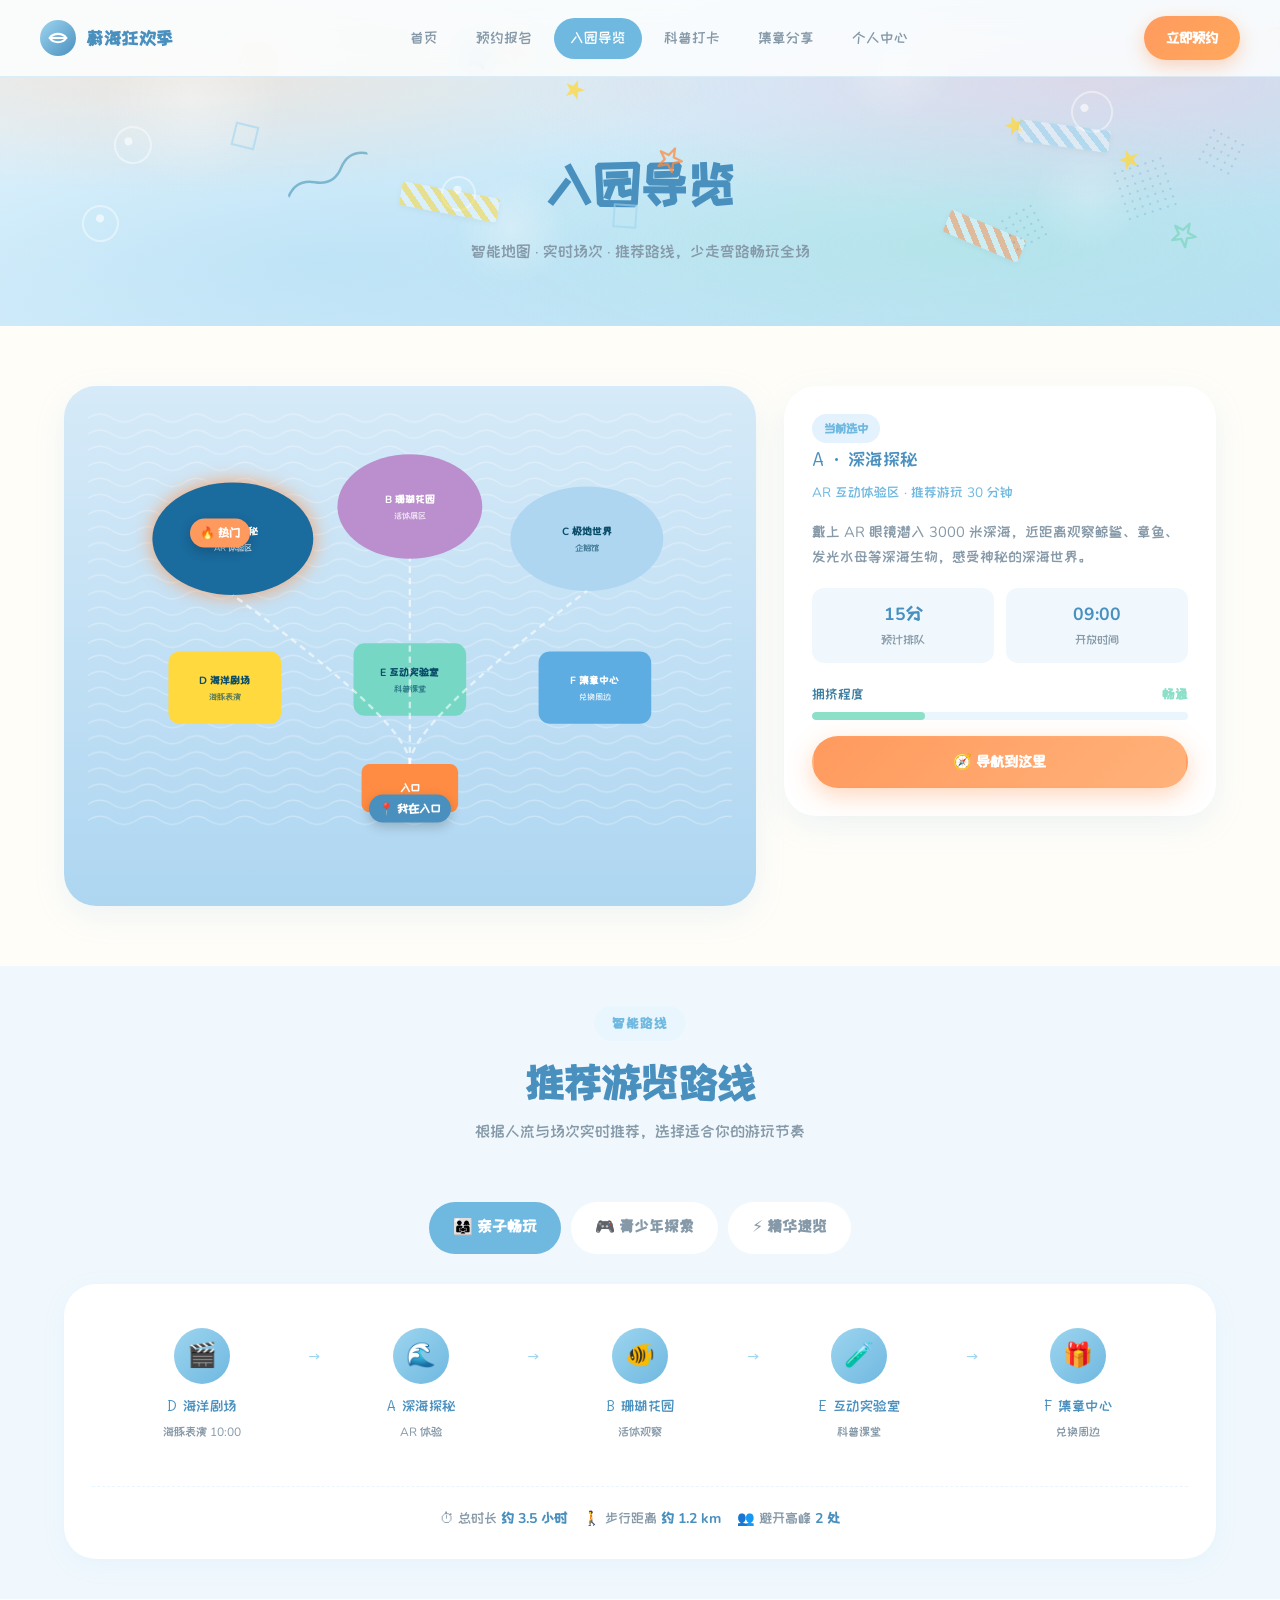
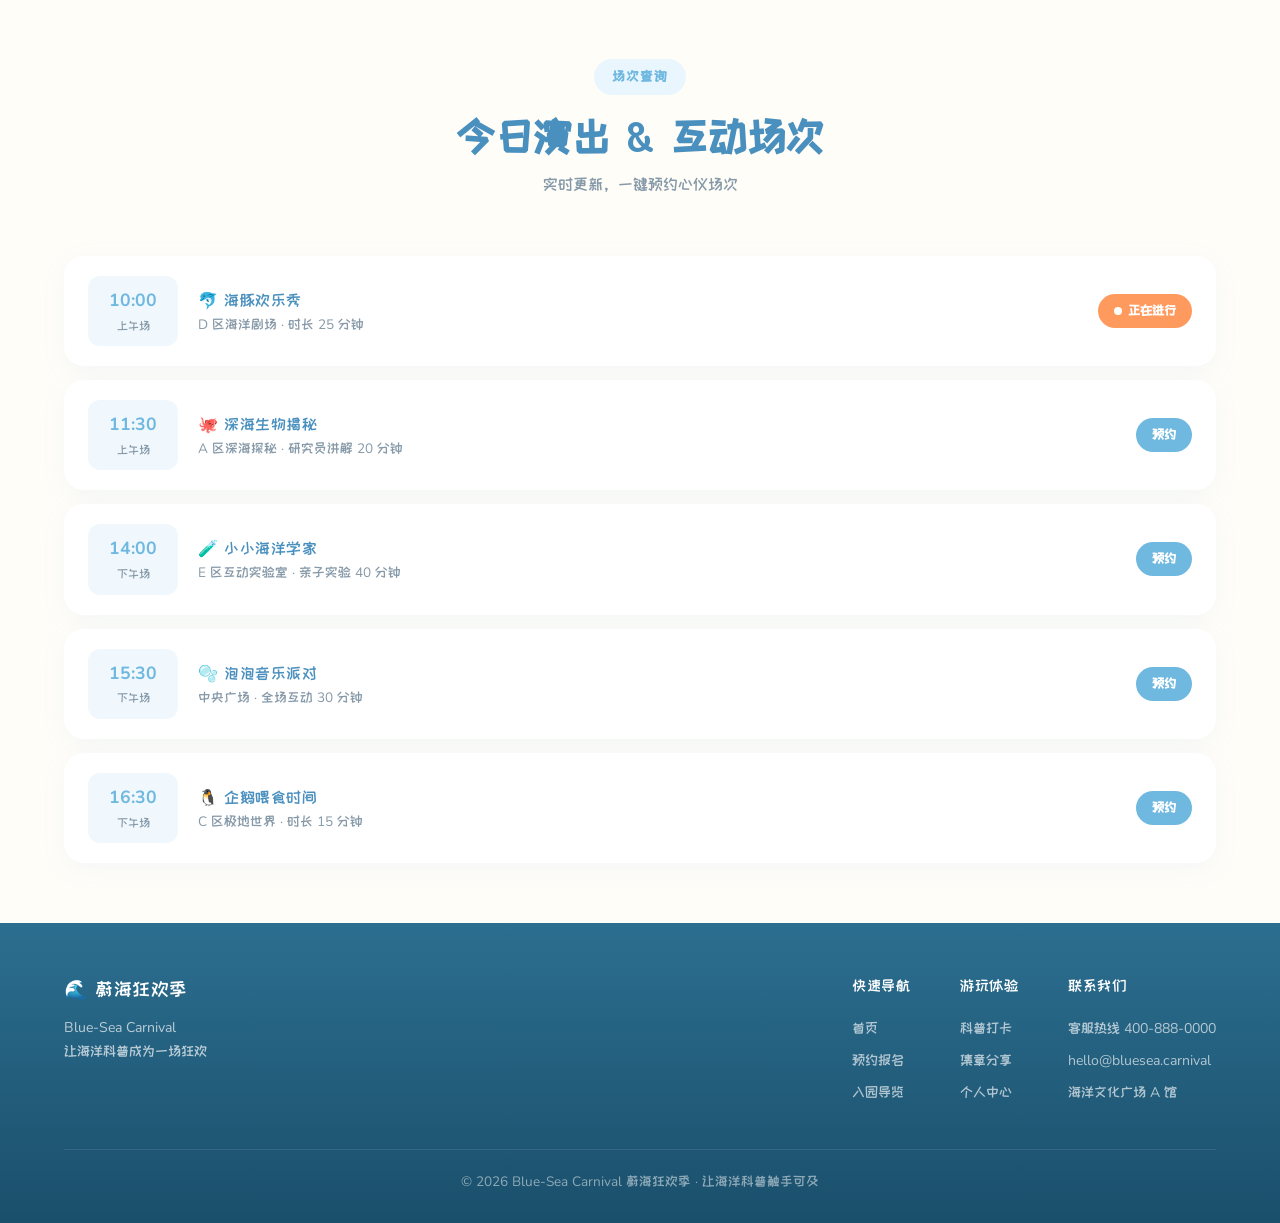
==== map.html @ 3cfd4735 "性能优化: 3 张 PNG → JPEG，4.4MB → 563KB（8 倍加速）" ====
<!DOCTYPE html>
<html lang="zh-CN">
<head>
  <meta charset="UTF-8">
  <meta name="viewport" content="width=device-width, initial-scale=1.0">
  <title>入园导览 | 蔚海狂欢季 Blue-Sea Carnival</title>
  <link rel="stylesheet" href="css/style.css?v=20261031c">
  <style>
    .page-hero {
      background: linear-gradient(160deg, #E8F6FF, #B8E0F5);
      padding: 140px 24px 60px; text-align: center; position: relative; overflow: hidden;
    }
    .page-hero h1 { font-size: clamp(2rem, 5vw, 3.2rem); color: var(--deep-sea); font-weight: 900; position: relative; }
    .page-hero p { color: var(--text-muted); margin-top: 12px; position: relative; }

    /* 导览地图区 */
    .map-section { padding: 60px 0; }
    .map-layout { display: grid; grid-template-columns: 1.6fr 1fr; gap: 28px; align-items: start; }
    @media (max-width: 900px) { .map-layout { grid-template-columns: 1fr; } }

    .map-container {
      background: linear-gradient(180deg, #D6EAF8, #AED6F1);
      border-radius: var(--radius-lg); padding: 24px;
      box-shadow: var(--shadow-card); position: relative; overflow: hidden;
      min-height: 520px;
    }
    .map-svg { width: 100%; height: auto; display: block; }
    .map-zone { cursor: pointer; transition: all 0.3s; }
    .map-zone:hover { filter: brightness(1.1); }
    .map-zone.active { filter: drop-shadow(0 0 12px rgba(255,140,66,0.8)); }
    .map-pin {
      position: absolute; transform: translate(-50%, -100%);
      background: var(--coral-orange); color: #fff;
      padding: 4px 10px; border-radius: var(--radius-pill);
      font-size: 0.75rem; font-weight: 700; white-space: nowrap;
      box-shadow: 0 4px 12px rgba(0,0,0,0.2);
      animation: pinBounce 2s ease-in-out infinite;
    }
    @keyframes pinBounce { 0%,100%{transform:translate(-50%,-100%);} 50%{transform:translate(-50%,-110%);} }
    .map-pin.user { background: var(--deep-sea); }

    /* 右侧信息面板 */
    .zone-panel { background: #fff; border-radius: var(--radius-lg); padding: 28px; box-shadow: var(--shadow-card); position: sticky; top: 90px; }
    .zone-panel h3 { color: var(--deep-sea); margin-bottom: 6px; }
    .zone-panel .zone-tag { font-size: 0.85rem; color: var(--ocean-blue); margin-bottom: 16px; }
    .zone-panel .desc { color: var(--text-muted); font-size: 0.92rem; margin-bottom: 18px; }
    .zone-meta { display: grid; grid-template-columns: 1fr 1fr; gap: 12px; margin-bottom: 20px; }
    .zone-meta .m { background: var(--mist); padding: 12px; border-radius: var(--radius-sm); text-align: center; }
    .zone-meta .m .v { font-weight: 800; color: var(--deep-sea); font-size: 1.1rem; }
    .zone-meta .m .l { font-size: 0.75rem; color: var(--text-muted); }
    .queue-bar { height: 8px; border-radius: 4px; background: var(--foam); overflow: hidden; margin-top: 6px; }
    .queue-bar span { display: block; height: 100%; border-radius: 4px; }
    .q-low { background: var(--mint-green); }
    .q-mid { background: var(--sun-yellow); }
    .q-high { background: var(--coral-orange); }

    /* 路线推荐 */
    .route-section { padding: 40px 0; background: var(--mist); }
    .route-tabs { display: flex; gap: 10px; justify-content: center; margin-bottom: 30px; flex-wrap: wrap; }
    .route-tab {
      padding: 12px 24px; border-radius: var(--radius-pill);
      background: #fff; color: var(--text-muted); font-weight: 600; cursor: pointer;
      transition: all 0.2s;
    }
    .route-tab.active { background: var(--ocean-blue); color: #fff; }
    .route-card {
      background: #fff; border-radius: var(--radius-lg); padding: 28px;
      box-shadow: var(--shadow-soft); display: none;
    }
    .route-card.active { display: block; }
    .route-steps { display: flex; gap: 0; align-items: stretch; overflow-x: auto; padding-bottom: 8px; }
    .route-step {
      flex: 1; min-width: 140px; text-align: center; padding: 16px 8px;
      position: relative;
    }
    .route-step .icon {
      width: 56px; height: 56px; border-radius: 50%; margin: 0 auto 10px;
      background: linear-gradient(135deg, var(--sky-blue), var(--ocean-blue));
      color: #fff; display: grid; place-items: center; font-size: 1.5rem;
    }
    .route-step h5 { color: var(--deep-sea); font-size: 0.9rem; }
    .route-step p { font-size: 0.75rem; color: var(--text-muted); margin-top: 4px; }
    .route-step:not(:last-child)::after {
      content: "→"; position: absolute; right: -10px; top: 28px;
      color: var(--sky-blue); font-size: 1.2rem;
    }
    .route-info {
      margin-top: 20px; display: flex; gap: 16px; flex-wrap: wrap;
      justify-content: center; padding-top: 20px; border-top: 1px dashed var(--foam);
    }
    .route-info .ri { font-size: 0.88rem; color: var(--text-muted); }
    .route-info .ri b { color: var(--deep-sea); }

    /* 场次列表 */
    .schedule-section { padding: 60px 0; }
    .schedule-list { display: grid; gap: 14px; }
    .schedule-item {
      background: #fff; border-radius: var(--radius-md); padding: 20px 24px;
      box-shadow: var(--shadow-soft); display: flex; align-items: center; gap: 20px;
      flex-wrap: wrap;
    }
    .schedule-time {
      flex-shrink: 0; width: 90px; text-align: center;
      padding: 10px; background: var(--mist); border-radius: var(--radius-sm);
    }
    .schedule-time .t { font-weight: 800; color: var(--ocean-blue); font-size: 1.1rem; }
    .schedule-time .d { font-size: 0.75rem; color: var(--text-muted); }
    .schedule-info { flex: 1; min-width: 200px; }
    .schedule-info h5 { color: var(--deep-sea); font-size: 1rem; }
    .schedule-info p { font-size: 0.85rem; color: var(--text-muted); }
    .schedule-actions { display: flex; gap: 8px; }
    .btn-sm { padding: 8px 16px; border-radius: var(--radius-pill); font-size: 0.82rem; font-weight: 600; }
    .btn-sm.primary { background: var(--ocean-blue); color: #fff; }
    .btn-sm.live { background: var(--coral-orange); color: #fff; }
    .live-dot { display: inline-block; width: 8px; height: 8px; border-radius: 50%; background: #fff; margin-right: 6px; animation: pulse 1s infinite; }
    @keyframes pulse { 0%,100%{opacity:1;} 50%{opacity:0.3;} }
  </style>
</head>
<body>
  <nav class="navbar">
    <a href="index.html" class="nav-brand">
      <span class="logo-mark">
        <svg width="20" height="20" viewBox="0 0 24 24" fill="none" stroke="currentColor" stroke-width="2.5" stroke-linecap="round" stroke-linejoin="round"><path d="M2 12c2-3 5-5 10-5s8 2 10 5c-2 3-5 5-10 5s-8-2-10-5z"/><path d="M2 12h20"/></svg>
      </span>
      蔚海狂欢季
    </a>
    <div class="nav-links">
      <a href="index.html">首页</a>
      <a href="reservation.html">预约报名</a>
      <a href="map.html" class="active">入园导览</a>
      <a href="science.html">科普打卡</a>
      <a href="stamps.html">集章分享</a>
      <a href="profile.html">个人中心</a>
    </div>
    <a href="reservation.html" class="nav-cta">立即预约</a>
    <button class="menu-toggle" aria-label="菜单"><span></span><span></span><span></span></button>
  </nav>

  <header class="page-hero ocean-bg">
    <div class="ripple-layer"></div>
    <h1>入园导览</h1>
    <p>智能地图 · 实时场次 · 推荐路线，少走弯路畅玩全场</p>
  </header>

  <!-- 交互式地图 -->
  <section class="map-section">
    <div class="container">
      <div class="map-layout">
        <!-- 地图 -->
        <div class="map-container fade-in">
          <svg class="map-svg" viewBox="0 0 800 520" xmlns="http://www.w3.org/2000/svg">
            <!-- 海水背景纹理 -->
            <defs>
              <pattern id="waves" width="60" height="20" patternUnits="userSpaceOnUse">
                <path d="M0 10 Q 15 0 30 10 T 60 10" fill="none" stroke="rgba(255,255,255,0.3)" stroke-width="1.5"/>
              </pattern>
            </defs>
            <rect width="800" height="520" fill="url(#waves)"/>
            <!-- 入口 -->
            <rect x="340" y="440" width="120" height="60" rx="10" fill="#FF8C42" class="map-zone" data-zone="entrance"/>
            <text x="400" y="475" text-anchor="middle" fill="#fff" font-size="14" font-weight="700">入口</text>
            <!-- 展区 A 深海探秘 -->
            <ellipse cx="180" cy="160" rx="100" ry="70" fill="#1A6B9E" class="map-zone active" data-zone="a"/>
            <text x="180" y="155" text-anchor="middle" fill="#fff" font-size="13" font-weight="700">A 深海探秘</text>
            <text x="180" y="175" text-anchor="middle" fill="rgba(255,255,255,0.8)" font-size="11">AR 体验区</text>
            <!-- 展区 B 珊瑚花园 -->
            <ellipse cx="400" cy="120" rx="90" ry="65" fill="#BB8FCE" class="map-zone" data-zone="b"/>
            <text x="400" y="115" text-anchor="middle" fill="#fff" font-size="13" font-weight="700">B 珊瑚花园</text>
            <text x="400" y="135" text-anchor="middle" fill="rgba(255,255,255,0.8)" font-size="11">活体展区</text>
            <!-- 展区 C 极地世界 -->
            <ellipse cx="620" cy="160" rx="95" ry="65" fill="#AED6F1" class="map-zone" data-zone="c"/>
            <text x="620" y="155" text-anchor="middle" fill="#0A4D68" font-size="13" font-weight="700">C 极地世界</text>
            <text x="620" y="175" text-anchor="middle" fill="rgba(10,77,104,0.7)" font-size="11">企鹅馆</text>
            <!-- 展区 D 海洋剧场 -->
            <rect x="100" y="300" width="140" height="90" rx="14" fill="#FFD93D" class="map-zone" data-zone="d"/>
            <text x="170" y="340" text-anchor="middle" fill="#0A4D68" font-size="13" font-weight="700">D 海洋剧场</text>
            <text x="170" y="360" text-anchor="middle" fill="rgba(10,77,104,0.7)" font-size="11">海豚表演</text>
            <!-- 展区 E 互动实验室 -->
            <rect x="330" y="290" width="140" height="90" rx="14" fill="#76D7C4" class="map-zone" data-zone="e"/>
            <text x="400" y="330" text-anchor="middle" fill="#0A4D68" font-size="13" font-weight="700">E 互动实验室</text>
            <text x="400" y="350" text-anchor="middle" fill="rgba(10,77,104,0.7)" font-size="11">科普课堂</text>
            <!-- 展区 F 集章中心 -->
            <rect x="560" y="300" width="140" height="90" rx="14" fill="#5DADE2" class="map-zone" data-zone="f"/>
            <text x="630" y="340" text-anchor="middle" fill="#fff" font-size="13" font-weight="700">F 集章中心</text>
            <text x="630" y="360" text-anchor="middle" fill="rgba(255,255,255,0.85)" font-size="11">兑换周边</text>
            <!-- 路径连线 -->
            <path d="M400 440 Q 400 390 180 230" fill="none" stroke="rgba(255,255,255,0.6)" stroke-width="3" stroke-dasharray="8 6"/>
            <path d="M400 440 Q 400 390 400 185" fill="none" stroke="rgba(255,255,255,0.6)" stroke-width="3" stroke-dasharray="8 6"/>
            <path d="M400 440 Q 400 390 620 225" fill="none" stroke="rgba(255,255,255,0.6)" stroke-width="3" stroke-dasharray="8 6"/>
          </svg>
          <div class="map-pin" style="left:22.5%; top:31%;">🔥 热门</div>
          <div class="map-pin user" style="left:50%; top:84%;">📍 我在入口</div>
        </div>

        <!-- 右侧信息 -->
        <div class="zone-panel fade-in">
          <span class="tag tag-blue">当前选中</span>
          <h3 id="zoneName">A · 深海探秘</h3>
          <div class="zone-tag">AR 互动体验区 · 推荐游玩 30 分钟</div>
          <p class="desc" id="zoneDesc">戴上 AR 眼镜潜入 3000 米深海，近距离观察鲸鲨、章鱼、发光水母等深海生物，感受神秘的深海世界。</p>
          <div class="zone-meta">
            <div class="m"><div class="v" id="zoneWait">15分</div><div class="l">预计排队</div></div>
            <div class="m"><div class="v" id="zoneOpen">09:00</div><div class="l">开放时间</div></div>
          </div>
          <div style="margin-bottom:16px;">
            <div style="display:flex; justify-content:space-between; font-size:0.85rem;">
              <span>拥挤程度</span><span id="queueText" style="color:var(--mint-green); font-weight:600;">畅通</span>
            </div>
            <div class="queue-bar"><span class="q-low" id="queueBar" style="width:30%"></span></div>
          </div>
          <button class="btn btn-primary" style="width:100%; justify-content:center;" onclick="toast('已为您规划前往 A 区的最优路线', 'success')">
            🧭 导航到这里
          </button>
        </div>
      </div>
    </div>
  </section>

  <!-- 智能路线推荐 -->
  <section class="route-section">
    <div class="container">
      <div class="section-title fade-in">
        <span class="eyebrow">智能路线</span>
        <h2>推荐游览路线</h2>
        <p>根据人流与场次实时推荐，选择适合你的游玩节奏</p>
      </div>
      <div class="route-tabs fade-in">
        <div class="route-tab active" data-route="family">👨‍👩‍👧 亲子畅玩</div>
        <div class="route-tab" data-route="teen">🎮 青少年探索</div>
        <div class="route-tab" data-route="quick">⚡ 精华速览</div>
      </div>

      <div class="route-card active fade-in" data-card="family">
        <div class="route-steps">
          <div class="route-step"><div class="icon">🎬</div><h5>D 海洋剧场</h5><p>海豚表演 10:00</p></div>
          <div class="route-step"><div class="icon">🌊</div><h5>A 深海探秘</h5><p>AR 体验</p></div>
          <div class="route-step"><div class="icon">🐠</div><h5>B 珊瑚花园</h5><p>活体观察</p></div>
          <div class="route-step"><div class="icon">🧪</div><h5>E 互动实验室</h5><p>科普课堂</p></div>
          <div class="route-step"><div class="icon">🎁</div><h5>F 集章中心</h5><p>兑换周边</p></div>
        </div>
        <div class="route-info">
          <span class="ri">⏱ 总时长 <b>约 3.5 小时</b></span>
          <span class="ri">🚶 步行距离 <b>约 1.2 km</b></span>
          <span class="ri">👥 避开高峰 <b>2 处</b></span>
        </div>
      </div>

      <div class="route-card fade-in" data-card="teen">
        <div class="route-steps">
          <div class="route-step"><div class="icon">🌊</div><h5>A 深海探秘</h5><p>AR 沉浸</p></div>
          <div class="route-step"><div class="icon">🐧</div><h5>C 极地世界</h5><p>企鹅互动</p></div>
          <div class="route-step"><div class="icon">🧪</div><h5>E 互动实验室</h5><p>实验挑战</p></div>
          <div class="route-step"><div class="icon">🐠</div><h5>B 珊瑚花园</h5><p>知识问答</p></div>
          <div class="route-step"><div class="icon">🎁</div><h5>F 集章中心</h5><p>徽章解锁</p></div>
        </div>
        <div class="route-info">
          <span class="ri">⏱ 总时长 <b>约 4 小时</b></span>
          <span class="ri">🏆 可集章 <b>6 枚</b></span>
          <span class="ri">🎮 互动任务 <b>8 个</b></span>
        </div>
      </div>

      <div class="route-card fade-in" data-card="quick">
        <div class="route-steps">
          <div class="route-step"><div class="icon">🐠</div><h5>B 珊瑚花园</h5><p>快速打卡</p></div>
          <div class="route-step"><div class="icon">🎬</div><h5>D 海洋剧场</h5><p>精华表演</p></div>
          <div class="route-step"><div class="icon">🎁</div><h5>F 集章中心</h5><p>纪念兑换</p></div>
        </div>
        <div class="route-info">
          <span class="ri">⏱ 总时长 <b>约 1.5 小时</b></span>
          <span class="ri">⚡ 精华点位 <b>3 处</b></span>
        </div>
      </div>
    </div>
  </section>

  <!-- 场次查询 -->
  <section class="schedule-section">
    <div class="container">
      <div class="section-title fade-in">
        <span class="eyebrow">场次查询</span>
        <h2>今日演出 & 互动场次</h2>
        <p>实时更新，一键预约心仪场次</p>
      </div>
      <div class="schedule-list">
        <div class="schedule-item fade-in">
          <div class="schedule-time"><div class="t">10:00</div><div class="d">上午场</div></div>
          <div class="schedule-info"><h5>🐬 海豚欢乐秀</h5><p>D 区海洋剧场 · 时长 25 分钟</p></div>
          <div class="schedule-actions"><button class="btn-sm live"><span class="live-dot"></span>正在进行</button></div>
        </div>
        <div class="schedule-item fade-in">
          <div class="schedule-time"><div class="t">11:30</div><div class="d">上午场</div></div>
          <div class="schedule-info"><h5>🐙 深海生物揭秘</h5><p>A 区深海探秘 · 研究员讲解 20 分钟</p></div>
          <div class="schedule-actions"><button class="btn-sm primary" onclick="toast('已预约 11:30 场次')">预约</button></div>
        </div>
        <div class="schedule-item fade-in">
          <div class="schedule-time"><div class="t">14:00</div><div class="d">下午场</div></div>
          <div class="schedule-info"><h5>🧪 小小海洋学家</h5><p>E 区互动实验室 · 亲子实验 40 分钟</p></div>
          <div class="schedule-actions"><button class="btn-sm primary" onclick="toast('已预约 14:00 场次')">预约</button></div>
        </div>
        <div class="schedule-item fade-in">
          <div class="schedule-time"><div class="t">15:30</div><div class="d">下午场</div></div>
          <div class="schedule-info"><h5>🫧 泡泡音乐派对</h5><p>中央广场 · 全场互动 30 分钟</p></div>
          <div class="schedule-actions"><button class="btn-sm primary" onclick="toast('已预约 15:30 场次')">预约</button></div>
        </div>
        <div class="schedule-item fade-in">
          <div class="schedule-time"><div class="t">16:30</div><div class="d">下午场</div></div>
          <div class="schedule-info"><h5>🐧 企鹅喂食时间</h5><p>C 区极地世界 · 时长 15 分钟</p></div>
          <div class="schedule-actions"><button class="btn-sm primary" onclick="toast('已预约 16:30 场次')">预约</button></div>
        </div>
      </div>
    </div>
  </section>

  <footer class="footer">
    <div class="container" style="position: relative; z-index: 1;">
      <div class="footer-inner">
        <div class="footer-brand">
          <h3>🌊 蔚海狂欢季</h3>
          <p style="font-size:0.88rem; max-width: 240px; opacity:0.8;">Blue-Sea Carnival<br>让海洋科普成为一场狂欢</p>
        </div>
        <div class="footer-links">
          <div class="footer-col">
            <h4>快速导航</h4>
            <a href="index.html">首页</a>
            <a href="reservation.html">预约报名</a>
            <a href="map.html">入园导览</a>
          </div>
          <div class="footer-col">
            <h4>游玩体验</h4>
            <a href="science.html">科普打卡</a>
            <a href="stamps.html">集章分享</a>
            <a href="profile.html">个人中心</a>
          </div>
          <div class="footer-col">
            <h4>联系我们</h4>
            <a href="#">客服热线 400-888-0000</a>
            <a href="#">hello@bluesea.carnival</a>
            <a href="#">海洋文化广场 A 馆</a>
          </div>
        </div>
      </div>
      <div class="footer-bottom">© 2026 Blue-Sea Carnival 蔚海狂欢季 · 让海洋科普触手可及</div>
    </div>
  </footer>

  <button class="back-to-top" aria-label="回到顶部">
    <svg width="20" height="20" viewBox="0 0 24 24" fill="none" stroke="currentColor" stroke-width="2.5" stroke-linecap="round" stroke-linejoin="round"><path d="M12 19V5M5 12l7-7 7 7"/></svg>
  </button>

  <script>
    window.PAGE_ID = 'map';
    // 展区数据
    const zones = {
      a: { name: 'A · 深海探秘', tag: 'AR 互动体验区 · 推荐游玩 30 分钟', desc: '戴上 AR 眼镜潜入 3000 米深海，近距离观察鲸鲨、章鱼、发光水母等深海生物，感受神秘的深海世界。', wait: '15分', open: '09:00', queue: 30, qClass: 'q-low', qText: '畅通', qColor: 'var(--mint-green)' },
      b: { name: 'B · 珊瑚花园', tag: '活体生物展区 · 推荐游玩 25 分钟', desc: '五彩斑斓的珊瑚礁生态系统，近距离观察小丑鱼、海葵、海星等热带海洋生物。', wait: '8分', open: '09:00', queue: 20, qClass: 'q-low', qText: '畅通', qColor: 'var(--mint-green)' },
      c: { name: 'C · 极地世界', tag: '企鹅馆 · 推荐游玩 20 分钟', desc: '模拟极地生态环境，观看可爱的企鹅游泳、喂食，了解极地海洋保护知识。', wait: '25分', open: '09:30', queue: 65, qClass: 'q-mid', qText: '适中', qColor: 'var(--sun-yellow)' },
      d: { name: 'D · 海洋剧场', tag: '海豚表演场 · 每场 25 分钟', desc: '聪明的海豚带来精彩表演，跳跃、顶球、呼啦圈，全场欢笑不断。', wait: '40分', open: '10:00', queue: 85, qClass: 'q-high', qText: '拥挤', qColor: 'var(--coral-orange)' },
      e: { name: 'E · 互动实验室', tag: '科普课堂 · 每场 40 分钟', desc: '亲手做海洋科学小实验，了解海水盐度、浮力、海洋食物链等知识。', wait: '12分', open: '10:00', queue: 40, qClass: 'q-low', qText: '畅通', qColor: 'var(--mint-green)' },
      f: { name: 'F · 集章中心', tag: '周边兑换 · 全天开放', desc: '集满展区印章兑换限定海洋主题周边，还有自动生成打卡纪念海报服务。', wait: '5分', open: '09:00', queue: 15, qClass: 'q-low', qText: '畅通', qColor: 'var(--mint-green)' }
    };
    document.querySelectorAll('.map-zone[data-zone]').forEach(z => {
      z.addEventListener('click', () => {
        document.querySelectorAll('.map-zone').forEach(x => x.classList.remove('active'));
        z.classList.add('active');
        const data = zones[z.dataset.zone];
        if (!data) return;
        document.getElementById('zoneName').textContent = data.name;
        document.querySelector('.zone-tag').textContent = data.tag;
        document.getElementById('zoneDesc').textContent = data.desc;
        document.getElementById('zoneWait').textContent = data.wait;
        document.getElementById('zoneOpen').textContent = data.open;
        const bar = document.getElementById('queueBar');
        bar.style.width = data.queue + '%';
        bar.className = data.qClass;
        const qt = document.getElementById('queueText');
        qt.textContent = data.qText;
        qt.style.color = data.qColor;
      });
    });
    // 路线切换
    document.querySelectorAll('.route-tab').forEach(tab => {
      tab.addEventListener('click', () => {
        document.querySelectorAll('.route-tab').forEach(t => t.classList.remove('active'));
        tab.classList.add('active');
        document.querySelectorAll('.route-card').forEach(c => c.classList.remove('active'));
        document.querySelector(`[data-card="${tab.dataset.route}"]`).classList.add('active');
      });
    });
  </script>
  <script src="js/main.js"></script>
</body>
</html>
---- css/style.css ----
/* ============================================
   蔚海狂欢季 Blue-Sea Carnival 设计系统
   ============================================ */

/* ---------- 可爱圆润字体（本地加载） ---------- */
@font-face {
  font-family: 'Mali';
  font-style: normal;
  font-weight: 400;
  font-display: swap;
  src: url('../fonts/mali-400.ttf') format('truetype');
}
@font-face {
  font-family: 'Mali';
  font-style: normal;
  font-weight: 600;
  font-display: swap;
  src: url('../fonts/mali-600.ttf') format('truetype');
}
@font-face {
  font-family: 'Nunito';
  font-style: normal;
  font-weight: 400;
  font-display: swap;
  src: url('../fonts/nunito-400.ttf') format('truetype');
}
@font-face {
  font-family: 'Nunito';
  font-style: normal;
  font-weight: 700;
  font-display: swap;
  src: url('../fonts/nunito-700.ttf') format('truetype');
}
@font-face {
  font-family: 'ZCOOL KuaiLe';
  font-style: normal;
  font-weight: 400;
  font-display: swap;
  src: url('../fonts/zcool-kuaile.ttf') format('truetype');
}
/* 用户指定的可爱中文字体 */
@font-face {
  font-family: 'AaWeiTa';
  font-style: normal;
  font-weight: 400;
  font-display: swap;
  src: local('AaWeiTa'), local('AaWeiTaNingMengCha-2'),
       url('../fonts/weita.woff2') format('woff2'),
       url('../fonts/weita.ttf') format('truetype');
}
@font-face {
  font-family: 'AaWeiTa';
  font-style: normal;
  font-weight: 600;
  font-display: swap;
  src: local('AaWeiTa'), local('AaWeiTaNingMengCha-2'),
       url('../fonts/weita.woff2') format('woff2'),
       url('../fonts/weita.ttf') format('truetype');
}

/* ---------- CSS 变量 / 色彩规范（大幅拉浅清新） ---------- */
:root {
  /* 主色 - 超浅多层次海洋蓝 */
  --deep-sea: #4A90BF;
  --ocean-blue: #6FB8E0;
  --sky-blue: #9DD5EF;
  --ice-blue: #CCE6F4;
  --foam: #EAF6FD;

  /* 辅助色 - 清新活泼 */
  --coral-orange: #FF9A5E;
  --sun-yellow: #FFD93D;
  --dream-purple: #C39BD3;
  --mint-green: #8DE0C8;
  --peach: #FFCBA4;
  --pink: #FFB5C5;

  /* 底色 - 暖白偏米，不再偏蓝 */
  --off-white: #FFFDF8;
  --light-gray: #FAFBFC;
  --mist: #F0F8FD;
  --text-dark: #3A7CA0;
  --text-muted: #8699A8;

  /* 圆角 & 阴影 - 更淡 */
  --radius-sm: 12px;
  --radius-md: 20px;
  --radius-lg: 32px;
  --radius-pill: 999px;
  --shadow-soft: 0 6px 24px rgba(111, 184, 224, 0.08);
  --shadow-card: 0 10px 32px rgba(111, 184, 224, 0.12);
  --shadow-float: 0 16px 48px rgba(111, 184, 224, 0.16);

  /* 动效 */
  --ease-soft: cubic-bezier(0.25, 0.46, 0.45, 0.94);
  --dur-fast: 0.3s;
  --dur-mid: 0.6s;
  --dur-slow: 1s;
}

/* ---------- 基础重置 ---------- */
*, *::before, *::after { box-sizing: border-box; margin: 0; padding: 0; }

html { scroll-behavior: smooth; }

body {
  font-family: "Nunito", "AaWeiTa", "Mali", "Chalkboard SE", "ZCOOL KuaiLe", "HanziPen SC", "PingFang SC", system-ui, sans-serif;
  color: var(--text-dark);
  background: var(--off-white);
  line-height: 1.7;
  overflow-x: hidden;
  -webkit-font-smoothing: antialiased;
  font-synthesis: weight style;
}

img { max-width: 100%; display: block; }
a { text-decoration: none; color: inherit; }
button { font-family: inherit; cursor: pointer; border: none; background: none; }
ul { list-style: none; }

/* 标题优先使用用户指定的可爱中文字体 AaWeiTa */
h1, h2, h3, h4, h5, h6,
.nav-brand, .hero h1, .section-title h2 {
  font-family: "AaWeiTa", "Mali", "ZCOOL KuaiLe", "Chalkboard SE", "HanziPen SC", "PingFang SC", system-ui, sans-serif;
  font-weight: 400;
  letter-spacing: 0.5px;
}

/* ---------- 海洋波光背景纹理（明亮水彩晕染） ---------- */
.ocean-bg {
  position: relative;
  background: linear-gradient(150deg, #FFFDF8 0%, #F5FBFF 25%, #EAF6FD 50%, #F0F8FD 75%, #FFFDF8 100%);
  overflow: hidden;
}
.ocean-bg::before {
  content: "";
  position: absolute; inset: 0;
  background:
    radial-gradient(ellipse at 15% 20%, rgba(255,203,164,0.35) 0%, transparent 35%),
    radial-gradient(ellipse at 85% 25%, rgba(255,181,197,0.3) 0%, transparent 38%),
    radial-gradient(ellipse at 75% 75%, rgba(141,224,200,0.28) 0%, transparent 40%),
    radial-gradient(ellipse at 25% 80%, rgba(157,213,239,0.35) 0%, transparent 45%);
  pointer-events: none;
}

/* ---------- 封面（下移对齐 START） ---------- */
.cover {
  position: relative;
  width: 100%;
  min-height: 100vh;
  overflow: hidden;
  background: #E8F6FF;
  padding-top: 0;
}
.cover::after {
  /* 封面底部渐隐，平滑衔接到内容区 */
  content: "";
  position: absolute;
  left: 0; right: 0; bottom: 0;
  height: 120px;
  background: linear-gradient(to bottom, transparent, var(--off-white));
  z-index: 2;
  pointer-events: none;
}
.cover-img {
  position: absolute;
  top: 0;
  left: 0;
  width: 100%;
  height: 100%;
  object-fit: cover;
  object-position: center 5%;
  display: block;
}
.cover-start {
  position: absolute;
  left: 50%;
  bottom: 15%;
  transform: translateX(-50%);
  display: inline-flex;
  flex-direction: column;
  align-items: center;
  gap: 4px;
  padding: 10px 28px;
  background: transparent;
  color: var(--deep-sea);
  border: none;
  font-weight: 600;
  font-size: 1.15rem;
  letter-spacing: 3px;
  transition: all 0.3s var(--ease-soft);
  z-index: 3;
  font-family: "AaWeiTa", "Mali", "ZCOOL KuaiLe", "Chalkboard SE", "HanziPen SC", "PingFang SC", sans-serif;
  text-shadow: 0 2px 8px rgba(255,255,255,0.85);
}
.cover-start:hover {
  transform: translateX(-50%) translateY(-4px) scale(1.08);
  color: var(--coral-orange);
}
.cover-start-label {
  position: relative;
}
.cover-start-label::after {
  content: "";
  position: absolute;
  left: -8px; right: -8px; bottom: -4px;
  height: 3px;
  background: var(--coral-orange);
  border-radius: 2px;
  transform: scaleX(0.6);
  transition: transform 0.3s;
}
.cover-start:hover .cover-start-label::after { transform: scaleX(1); }
.cover-start-arrow {
  font-size: 1.1rem;
  animation: bounceDown 1.6s ease-in-out infinite;
}
@keyframes bounceDown {
  0%, 100% { transform: translateY(0); opacity: 0.7; }
  50% { transform: translateY(6px); opacity: 1; }
}
@media (max-width: 768px) {
  .cover { min-height: 100vh; }
  .cover-start { bottom: 6%; font-size: 1rem; }
}
/* 波光涟漪层 */
.ripple-layer {
  position: absolute; inset: 0;
  background-image:
    radial-gradient(circle at 15% 30%, rgba(255,255,255,0.35) 0%, transparent 8%),
    radial-gradient(circle at 70% 20%, rgba(255,255,255,0.25) 0%, transparent 6%),
    radial-gradient(circle at 40% 70%, rgba(255,255,255,0.3) 0%, transparent 7%),
    radial-gradient(circle at 85% 60%, rgba(255,255,255,0.2) 0%, transparent 5%);
  animation: shimmer 8s ease-in-out infinite alternate;
  pointer-events: none;
}
@keyframes shimmer {
  0%   { transform: translateY(0) scale(1); opacity: 0.7; }
  100% { transform: translateY(-15px) scale(1.05); opacity: 1; }
}

/* 波浪底部 */
.wave-bottom {
  position: absolute; bottom: 0; left: 0; width: 100%;
  line-height: 0;
}
.wave-bottom svg { display: block; width: 100%; height: 80px; }

/* ---------- 手绘拼贴风装饰元素 ---------- */
.doodle { position: absolute; pointer-events: none; opacity: 0.75; }
.doodle.bubble {
  width: 40px; height: 40px;
  border: 2px solid rgba(255,255,255,0.6);
  border-radius: 50%;
  animation: float-up 6s ease-in-out infinite;
}
.doodle.bubble::after {
  content: ""; position: absolute; top: 8px; left: 10px;
  width: 8px; height: 8px; border-radius: 50%;
  background: rgba(255,255,255,0.8);
}
@keyframes float-up {
  0%, 100% { transform: translateY(0); }
  50% { transform: translateY(-20px); }
}
/* 实心星星（黄色） */
.doodle.star { color: var(--sun-yellow); animation: twinkle 3s ease-in-out infinite; }
@keyframes twinkle { 0%,100%{opacity:0.4; transform:scale(0.9);} 50%{opacity:1; transform:scale(1.1);} }
/* 描边星星（手帐拼贴风：橙/蓝/白） */
.doodle.star-outline { animation: twinkle 3.5s ease-in-out infinite; }
.doodle.star-outline svg { display: block; }
/* 条纹胶带（拼贴装饰） */
.doodle.tape {
  width: 70px; height: 22px;
  background: repeating-linear-gradient(45deg, var(--coral-orange) 0, var(--coral-orange) 6px, rgba(255,255,255,0.6) 6px, rgba(255,255,255,0.6) 12px);
  border-radius: 3px;
  opacity: 0.55;
  box-shadow: 0 2px 6px rgba(0,0,0,0.08);
  animation: float-up 7s ease-in-out infinite;
}
.doodle.tape.blue { background: repeating-linear-gradient(45deg, var(--sky-blue) 0, var(--sky-blue) 6px, rgba(255,255,255,0.6) 6px, rgba(255,255,255,0.6) 12px); }
.doodle.tape.yellow { background: repeating-linear-gradient(45deg, var(--sun-yellow) 0, var(--sun-yellow) 6px, rgba(255,255,255,0.6) 6px, rgba(255,255,255,0.6) 12px); }
/* 半调圆点簇 */
.doodle.dots {
  width: 50px; height: 50px;
  background-image: radial-gradient(circle, rgba(46,134,171,0.35) 1.5px, transparent 1.5px);
  background-size: 8px 8px;
  opacity: 0.6;
}
/* 菱形几何 */
.doodle.diamond {
  width: 24px; height: 24px;
  border: 2.5px solid var(--coral-orange);
  transform: rotate(45deg);
  opacity: 0.6;
  animation: twinkle 4s ease-in-out infinite;
}
.doodle.diamond.blue { border-color: var(--sky-blue); }
.doodle.diamond.yellow { border-color: var(--sun-yellow); }
/* 波浪曲线 */
.doodle.wave {
  width: 90px; height: 24px;
  border: none;
  animation: swim 8s ease-in-out infinite;
  opacity: 0.5;
}
.doodle.fish { animation: swim 10s ease-in-out infinite; }
@keyframes swim {
  0%,100% { transform: translateX(0) rotate(0deg); }
  25% { transform: translateX(20px) rotate(5deg); }
  75% { transform: translateX(-15px) rotate(-5deg); }
}

/* ---------- 顶部导航 ---------- */
.navbar {
  position: fixed; top: 0; left: 0; right: 0;
  z-index: 1000;
  padding: 16px 40px;
  display: flex; align-items: center; justify-content: space-between;
  background: rgba(253, 254, 254, 0.85);
  backdrop-filter: blur(12px);
  -webkit-backdrop-filter: blur(12px);
  border-bottom: 1px solid rgba(174, 214, 241, 0.4);
  transition: all var(--dur-fast) var(--ease-soft);
}
.nav-brand { display: flex; align-items: center; gap: 10px; font-weight: 600; color: var(--deep-sea); font-size: 1.15rem; }
.nav-brand .logo-mark {
  width: 36px; height: 36px; border-radius: 50%;
  background: linear-gradient(135deg, var(--sky-blue), var(--deep-sea));
  display: grid; place-items: center; color: #fff;
}
.nav-links { display: flex; gap: 6px; align-items: center; }
.nav-links a {
  padding: 8px 16px; border-radius: var(--radius-pill);
  font-size: 0.92rem; color: var(--text-muted);
  font-weight: 500; transition: all var(--dur-fast);
}
.nav-links a:hover { color: var(--deep-sea); background: var(--foam); }
.nav-links a.active { color: #fff; background: var(--ocean-blue); }

.nav-cta {
  padding: 10px 22px; border-radius: var(--radius-pill);
  background: linear-gradient(135deg, var(--coral-orange), #FFA85C);
  color: #fff; font-weight: 700; font-size: 0.9rem;
  box-shadow: 0 6px 18px rgba(255, 140, 66, 0.35);
  transition: transform var(--dur-fast);
}
.nav-cta:hover { transform: translateY(-2px); }

/* 移动端菜单按钮 */
.menu-toggle { display: none; flex-direction: column; gap: 5px; padding: 8px; }
.menu-toggle span { width: 24px; height: 2.5px; background: var(--deep-sea); border-radius: 2px; transition: all 0.3s; }

/* ---------- 通用容器 ---------- */
.container { width: 100%; max-width: 1200px; margin: 0 auto; padding: 0 24px; }
.section { padding: 100px 0 80px; position: relative; }

/* CTA 横幅：纯渐变背景，永不变形 */
.cta-section {
  position: relative;
  overflow: hidden;
  padding: 100px 24px;
  min-height: 420px;
  background: url('../images/cta-bg.jpg') center center / cover no-repeat;
}
/* 轻微白色遮罩，让文字清晰 */
.cta-section::before {
  content: "";
  position: absolute; inset: 0;
  background: linear-gradient(180deg, rgba(255,255,255,0.25) 0%, rgba(255,255,255,0.45) 100%);
  z-index: 0;
}
.cta-section .container { z-index: 1; position: relative; }

/* Footer：纯渐变背景，和 CTA 风格统一 */
.footer {
  position: relative; overflow: hidden;
  background: linear-gradient(180deg, #2C6E8F 0%, #1A4F6B 100%);
  color: rgba(255,255,255,0.85);
  padding: 50px 0 30px; margin-top: 0;
}
.footer-inner { display: flex; flex-wrap: wrap; gap: 40px; justify-content: space-between; position: relative; z-index: 1; }
.footer-brand h3 { color: #fff; font-size: 1.2rem; margin-bottom: 10px; }
.footer-links { display: flex; gap: 50px; flex-wrap: wrap; position: relative; z-index: 1; }
.footer-col h4 { color: #fff; font-size: 0.95rem; margin-bottom: 14px; }
.footer-col a { display: block; color: rgba(255,255,255,0.65); font-size: 0.88rem; padding: 4px 0; transition: color 0.2s; }
.footer-col a:hover { color: var(--sun-yellow); }
.footer-bottom { margin-top: 40px; padding-top: 20px; border-top: 1px solid rgba(255,255,255,0.1); text-align: center; font-size: 0.85rem; color: rgba(255,255,255,0.5); position: relative; z-index: 1; }
.section-title {
  text-align: center; margin-bottom: 56px;
}
.section-title .eyebrow {
  display: inline-block; padding: 6px 18px;
  background: var(--foam); color: var(--ocean-blue);
  border-radius: var(--radius-pill); font-size: 0.85rem; font-weight: 700;
  margin-bottom: 16px; letter-spacing: 1px;
}
.section-title h2 {
  font-size: clamp(1.8rem, 4vw, 2.6rem);
  color: var(--deep-sea); font-weight: 600;
  line-height: 1.2;
  font-synthesis: weight;
}
.section-title p { color: var(--text-muted); margin-top: 12px; max-width: 560px; margin-left: auto; margin-right: auto; }

/* ---------- 按钮 ---------- */
.btn {
  display: inline-flex; align-items: center; gap: 8px;
  padding: 14px 30px; border-radius: var(--radius-pill);
  font-weight: 700; font-size: 0.95rem;
  transition: all var(--dur-fast) var(--ease-soft);
  border: 2px solid transparent;
}
.btn-primary {
  background: linear-gradient(135deg, var(--coral-orange), #FFB27A);
  color: #fff; box-shadow: 0 8px 24px rgba(255,140,66,0.35);
}
.btn-primary:hover { transform: translateY(-3px); box-shadow: 0 12px 32px rgba(255,140,66,0.45); }
.btn-secondary {
  background: #fff; color: var(--ocean-blue);
  border-color: var(--sky-blue);
}
.btn-secondary:hover { background: var(--foam); transform: translateY(-3px); }
.btn-ghost { color: var(--deep-sea); background: rgba(255,255,255,0.6); backdrop-filter: blur(4px); }
.btn-ghost:hover { background: #fff; }
.btn-lg { padding: 18px 40px; font-size: 1.05rem; }

/* ---------- 卡片 ---------- */
.card {
  background: #fff; border-radius: var(--radius-md);
  padding: 28px; box-shadow: var(--shadow-soft);
  border: 1px solid rgba(174, 214, 241, 0.3);
  transition: all var(--dur-mid) var(--ease-soft);
}
.card:hover { transform: translateY(-6px); box-shadow: var(--shadow-card); }

/* ---------- 滚动淡入动画 ---------- */
.fade-in {
  opacity: 0; transform: translateY(30px);
  transition: opacity 0.8s var(--ease-soft), transform 0.8s var(--ease-soft);
}
.fade-in.visible { opacity: 1; transform: translateY(0); }

/* ---------- 标签 ---------- */
.tag {
  display: inline-flex; align-items: center; gap: 6px;
  padding: 4px 12px; border-radius: var(--radius-pill);
  font-size: 0.78rem; font-weight: 600;
}
.tag-orange { background: #FFF0E0; color: var(--coral-orange); }
.tag-blue { background: #E3F2FD; color: var(--ocean-blue); }
.tag-yellow { background: #FFF8E1; color: #E6A700; }
.tag-purple { background: #F3E5F5; color: var(--dream-purple); }
.tag-green { background: #E0F2F1; color: #00897B; }

/* ---------- 回到顶部 ---------- */
.back-to-top {
  position: fixed; bottom: 30px; right: 30px;
  width: 48px; height: 48px; border-radius: 50%;
  background: var(--ocean-blue); color: #fff;
  display: grid; place-items: center;
  box-shadow: var(--shadow-card);
  opacity: 0; pointer-events: none;
  transition: all var(--dur-fast);
  z-index: 900;
}
.back-to-top.show { opacity: 1; pointer-events: auto; }
.back-to-top:hover { transform: translateY(-4px); background: var(--deep-sea); }

/* ============================================
   响应式
   ============================================ */
@media (max-width: 900px) {
  .navbar { padding: 12px 20px; }
  .nav-links {
    position: fixed; top: 64px; left: 0; right: 0;
    flex-direction: column; gap: 0;
    background: rgba(253,254,254,0.98); backdrop-filter: blur(12px);
    padding: 16px; border-bottom: 1px solid var(--foam);
    transform: translateY(-120%); transition: transform 0.3s;
  }
  .nav-links.open { transform: translateY(0); }
  .nav-links a { width: 100%; text-align: center; padding: 14px; }
  .menu-toggle { display: flex; }
  .nav-cta { display: none; }
  .section { padding: 80px 0 60px; }
  .footer-inner { flex-direction: column; gap: 30px; }
}
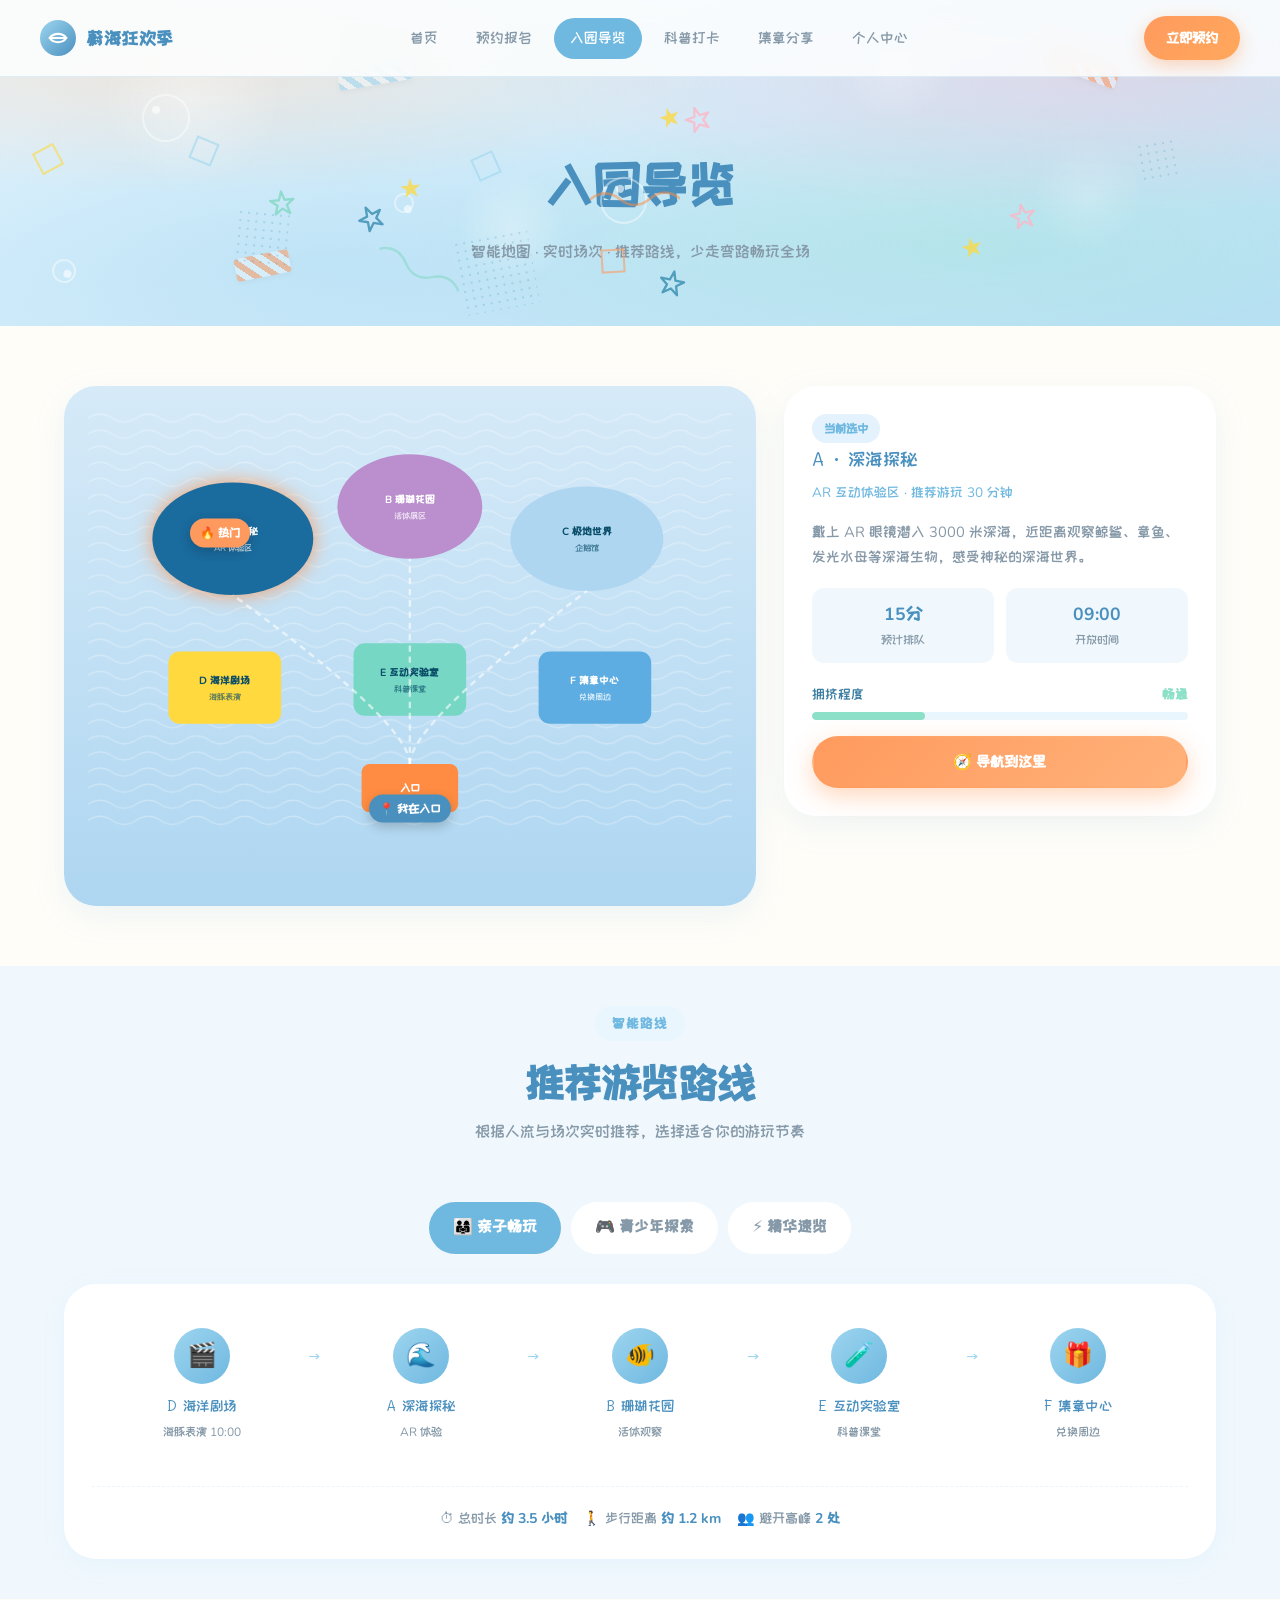
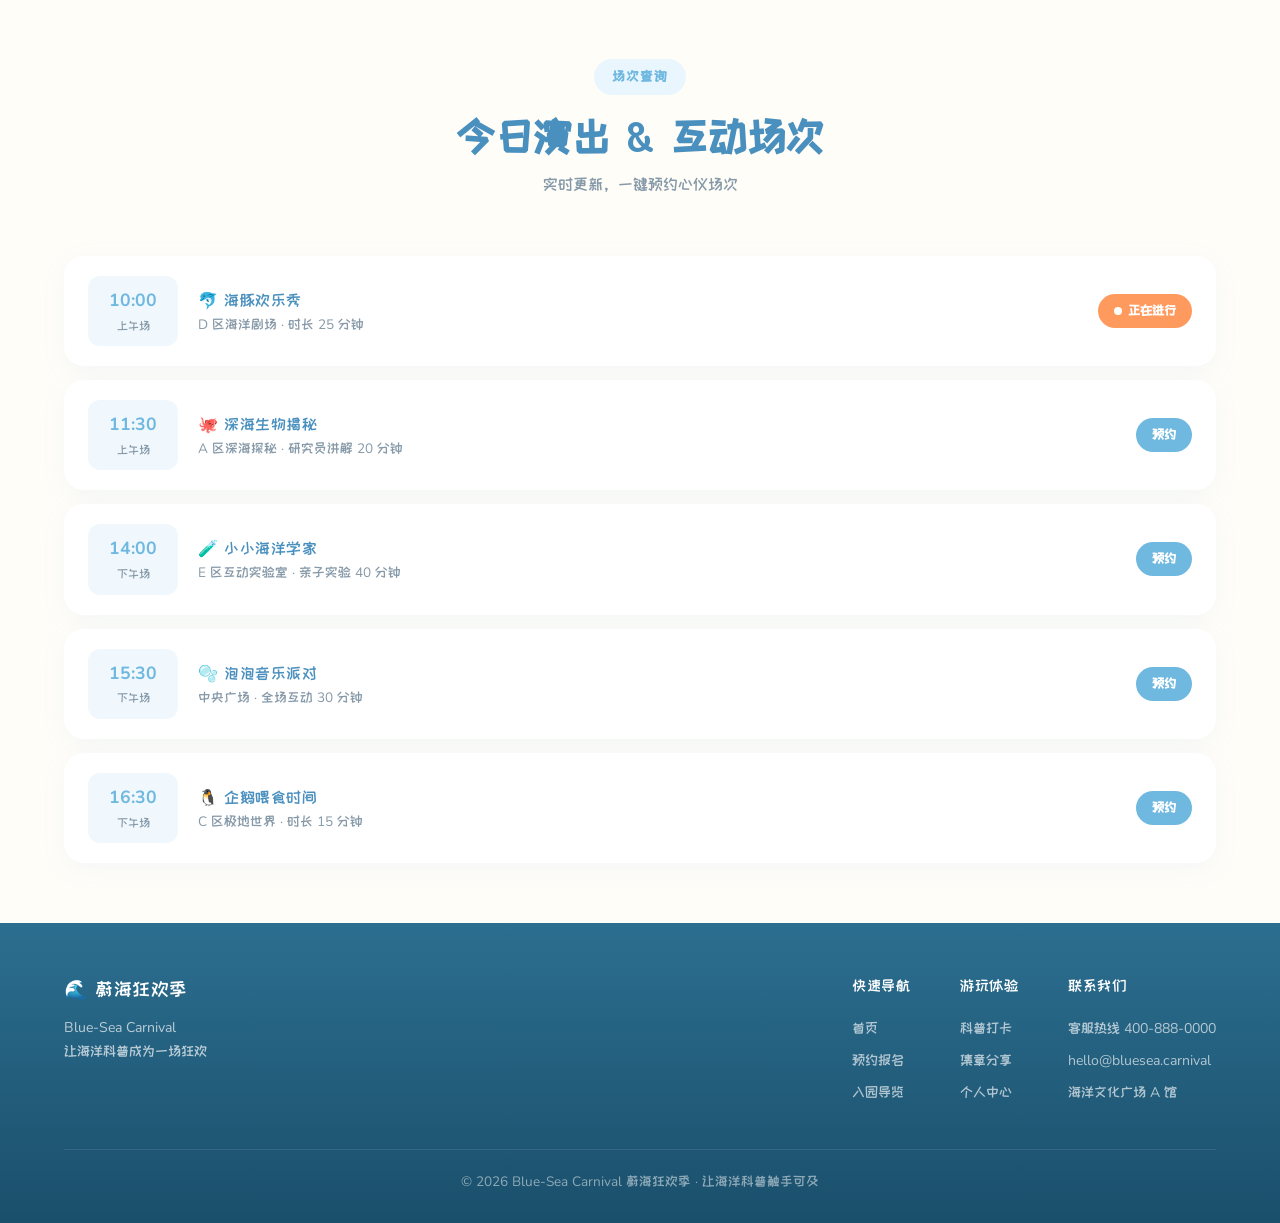
==== commit 1d769923: "替换 CTA 背景图为 SUMMER DAYS 水彩图" ====
--- a/map.html
+++ b/map.html
@@ -4,7 +4,7 @@
   <meta charset="UTF-8">
   <meta name="viewport" content="width=device-width, initial-scale=1.0">
   <title>入园导览 | 蔚海狂欢季 Blue-Sea Carnival</title>
-  <link rel="stylesheet" href="css/style.css?v=20261031c">
+  <link rel="stylesheet" href="css/style.css?v=20261031d">
   <style>
     .page-hero {
       background: linear-gradient(160deg, #E8F6FF, #B8E0F5);
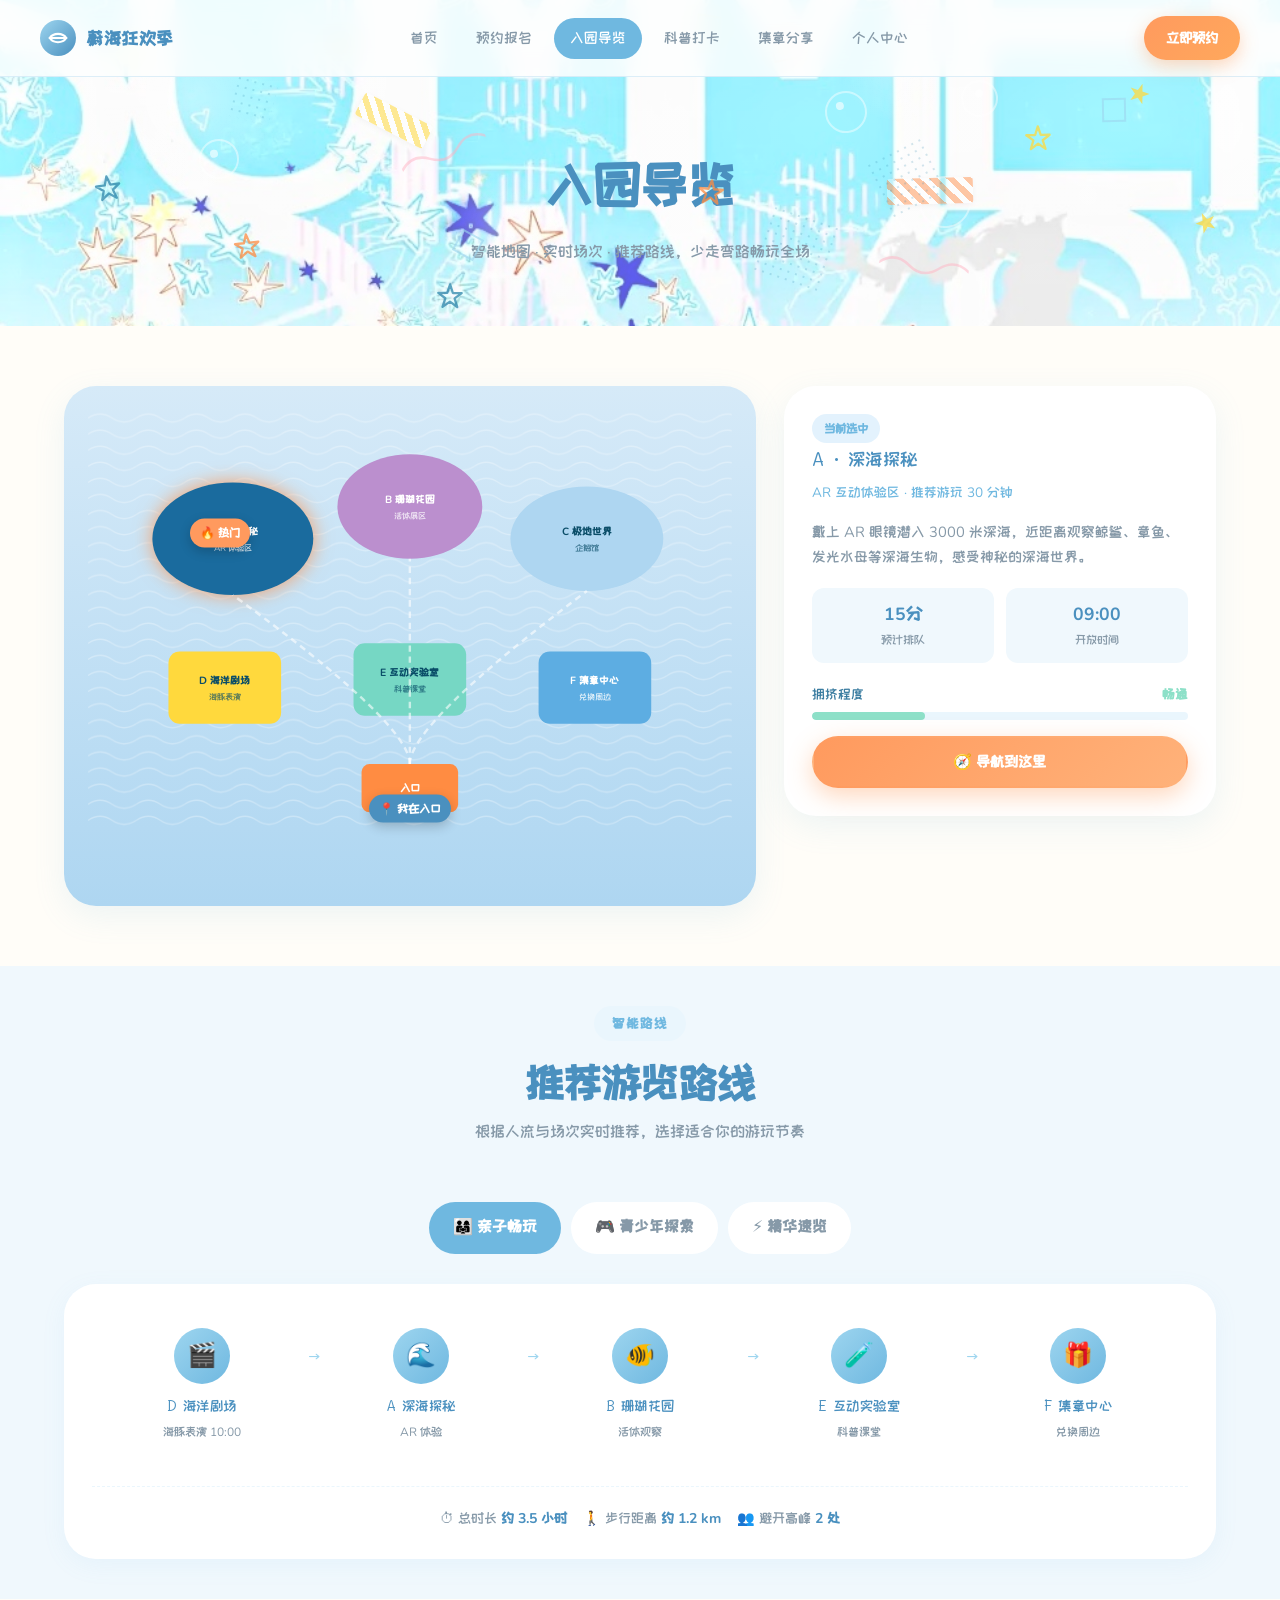
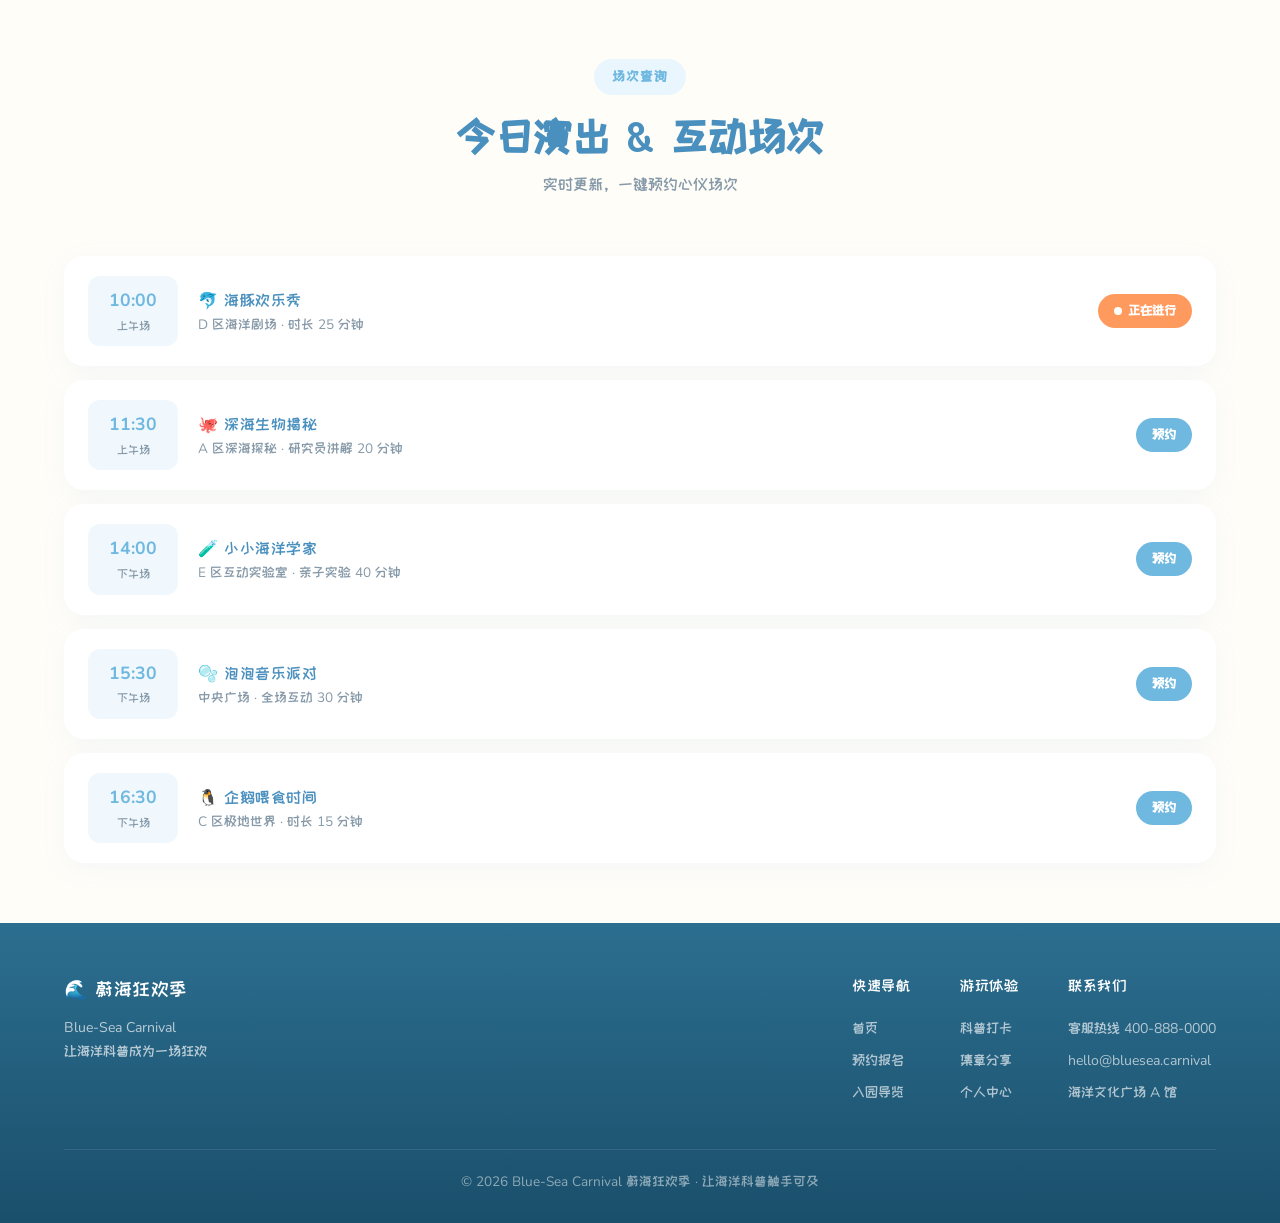
==== commit 0ad705a3: "子页面 banner 背景统一替换为 SUMMER DAYS 水彩图" ====
--- a/map.html
+++ b/map.html
@@ -7,8 +7,13 @@
   <link rel="stylesheet" href="css/style.css?v=20261031d">
   <style>
     .page-hero {
-      background: linear-gradient(160deg, #E8F6FF, #B8E0F5);
+      background: url('images/banner-bg.jpg') center/cover no-repeat;
       padding: 140px 24px 60px; text-align: center; position: relative; overflow: hidden;
+    }
+    .page-hero::before {
+      content: ""; position: absolute; inset: 0;
+      background: linear-gradient(180deg, rgba(255,255,255,0.45) 0%, rgba(255,255,255,0.35) 100%);
+      z-index: 0;
     }
     .page-hero h1 { font-size: clamp(2rem, 5vw, 3.2rem); color: var(--deep-sea); font-weight: 900; position: relative; }
     .page-hero p { color: var(--text-muted); margin-top: 12px; position: relative; }
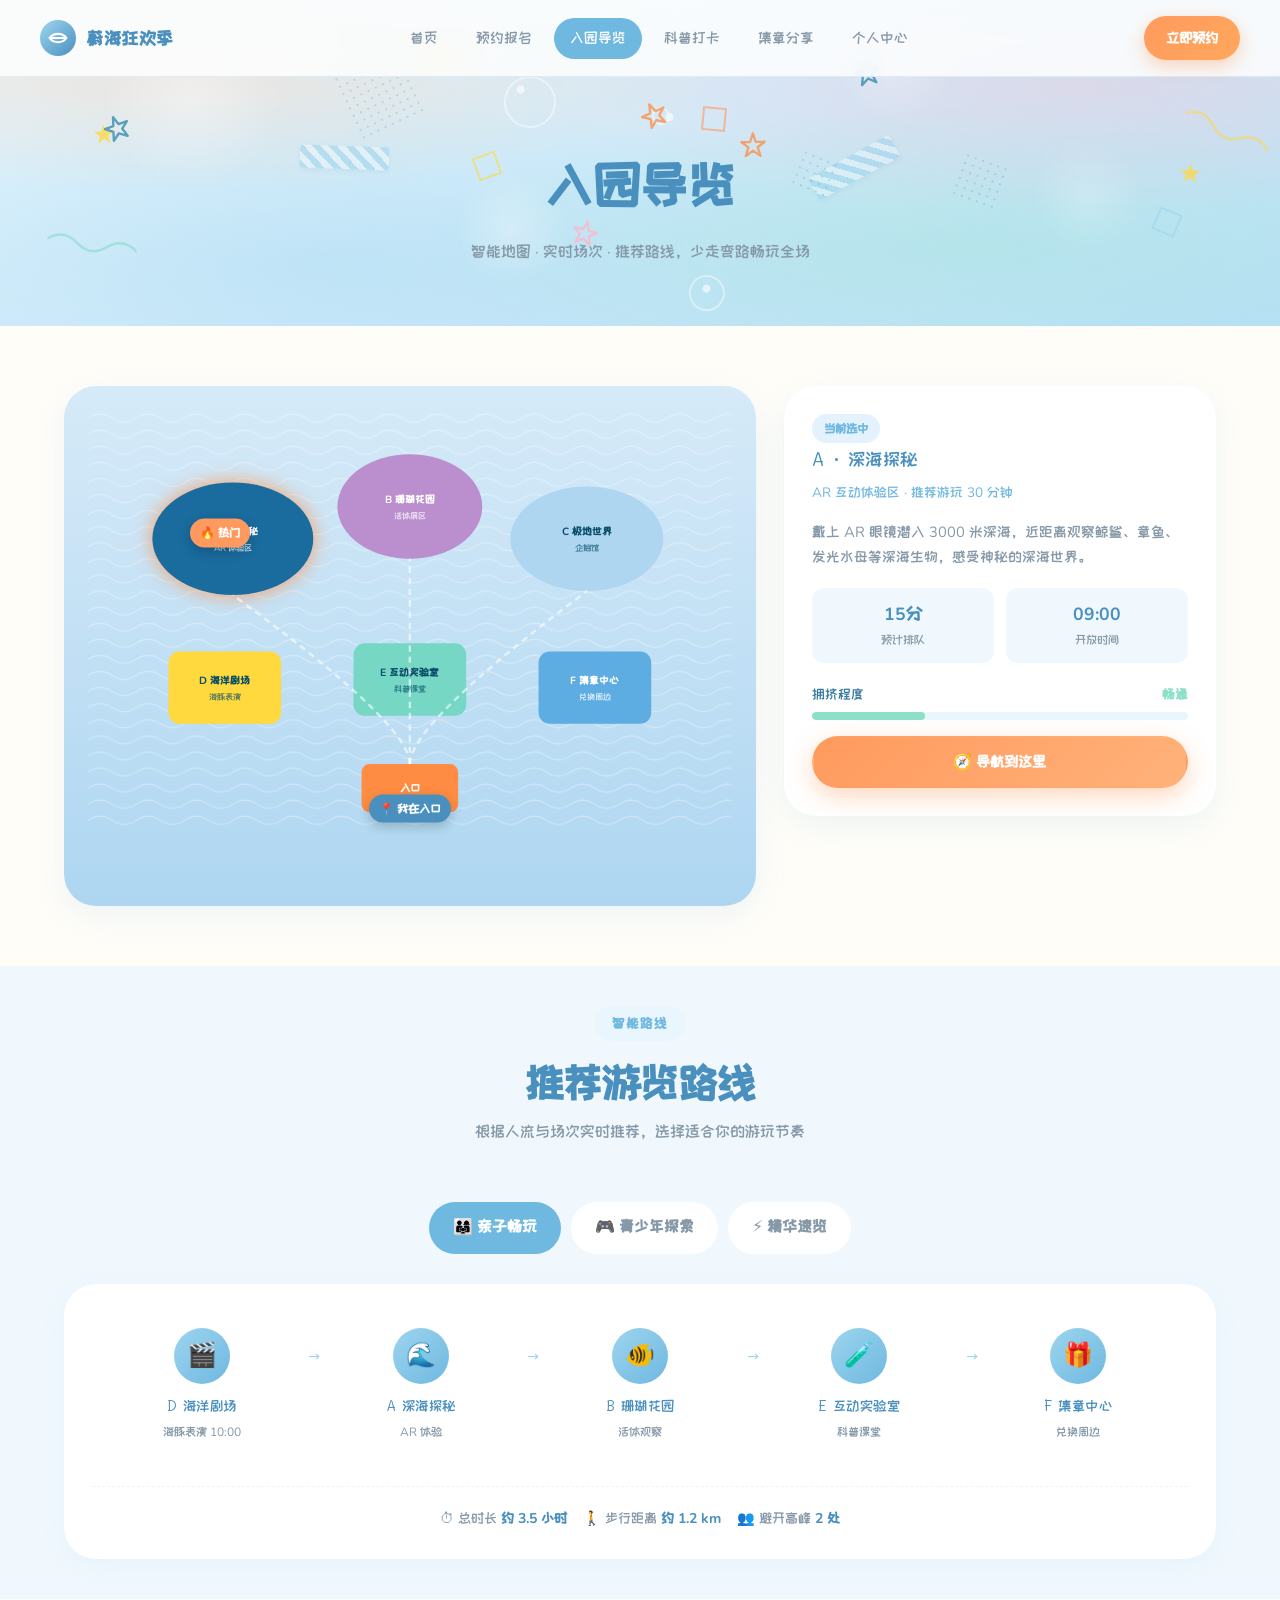
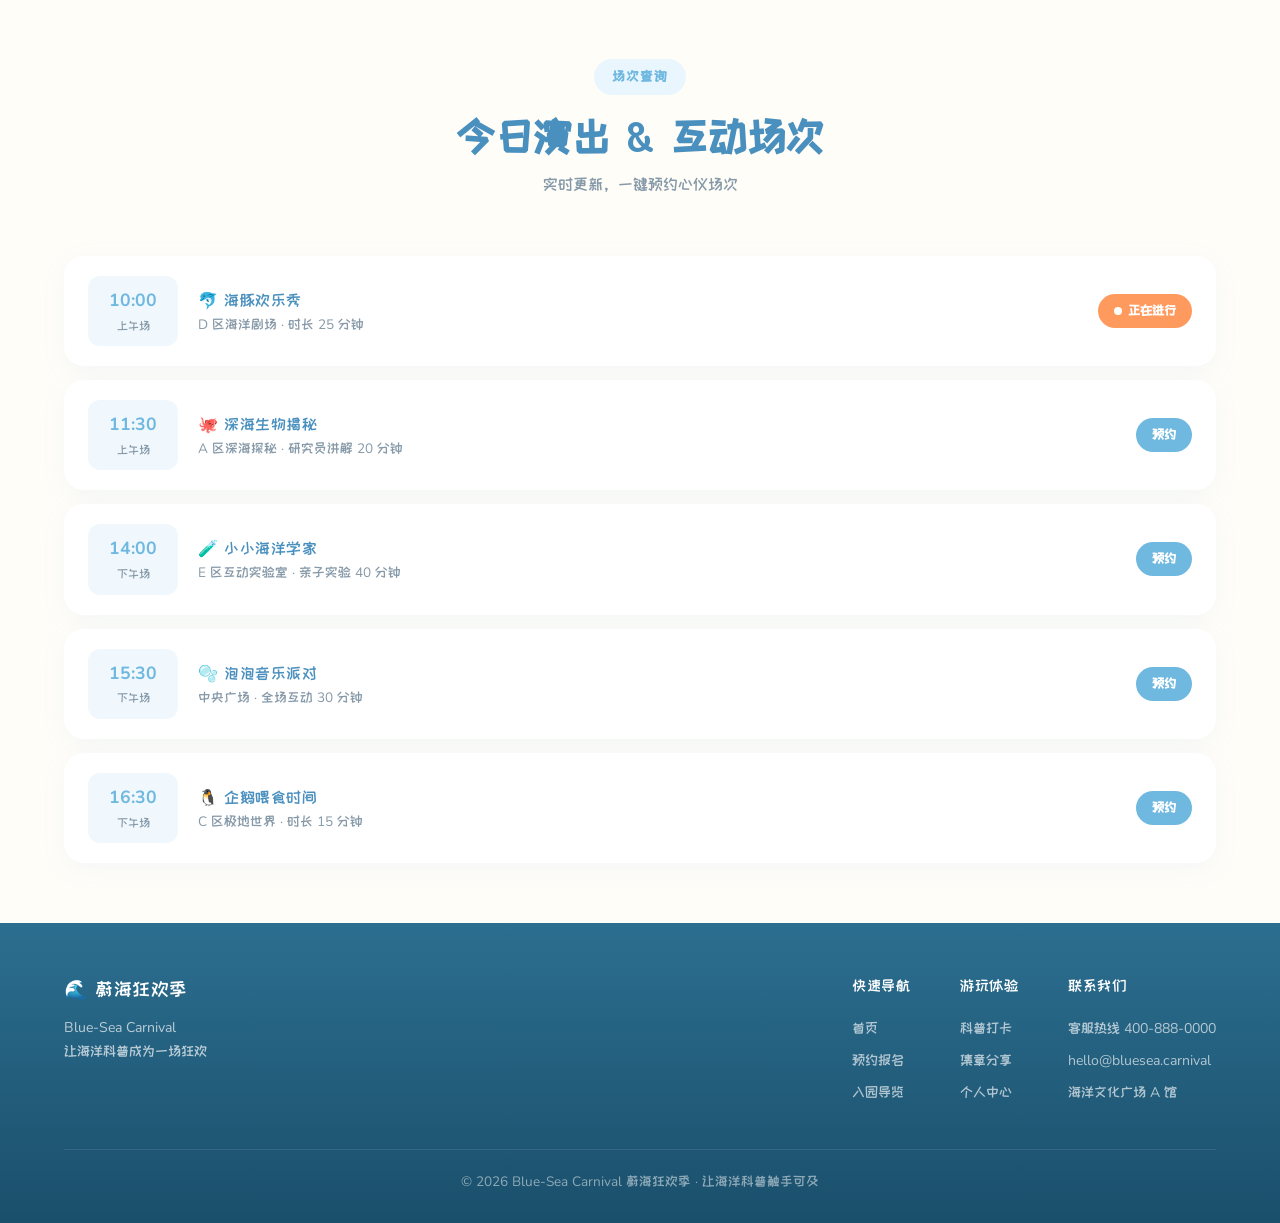
==== commit 5018fef9: "Revert "子页面 banner 背景统一替换为 SUMMER DAYS 水彩图" This reverts commit 0ad705a365eaf1fdb4706480f57244a75b76" ====
--- a/map.html
+++ b/map.html
@@ -7,13 +7,8 @@
   <link rel="stylesheet" href="css/style.css?v=20261031d">
   <style>
     .page-hero {
-      background: url('images/banner-bg.jpg') center/cover no-repeat;
+      background: linear-gradient(160deg, #E8F6FF, #B8E0F5);
       padding: 140px 24px 60px; text-align: center; position: relative; overflow: hidden;
-    }
-    .page-hero::before {
-      content: ""; position: absolute; inset: 0;
-      background: linear-gradient(180deg, rgba(255,255,255,0.45) 0%, rgba(255,255,255,0.35) 100%);
-      z-index: 0;
     }
     .page-hero h1 { font-size: clamp(2rem, 5vw, 3.2rem); color: var(--deep-sea); font-weight: 900; position: relative; }
     .page-hero p { color: var(--text-muted); margin-top: 12px; position: relative; }
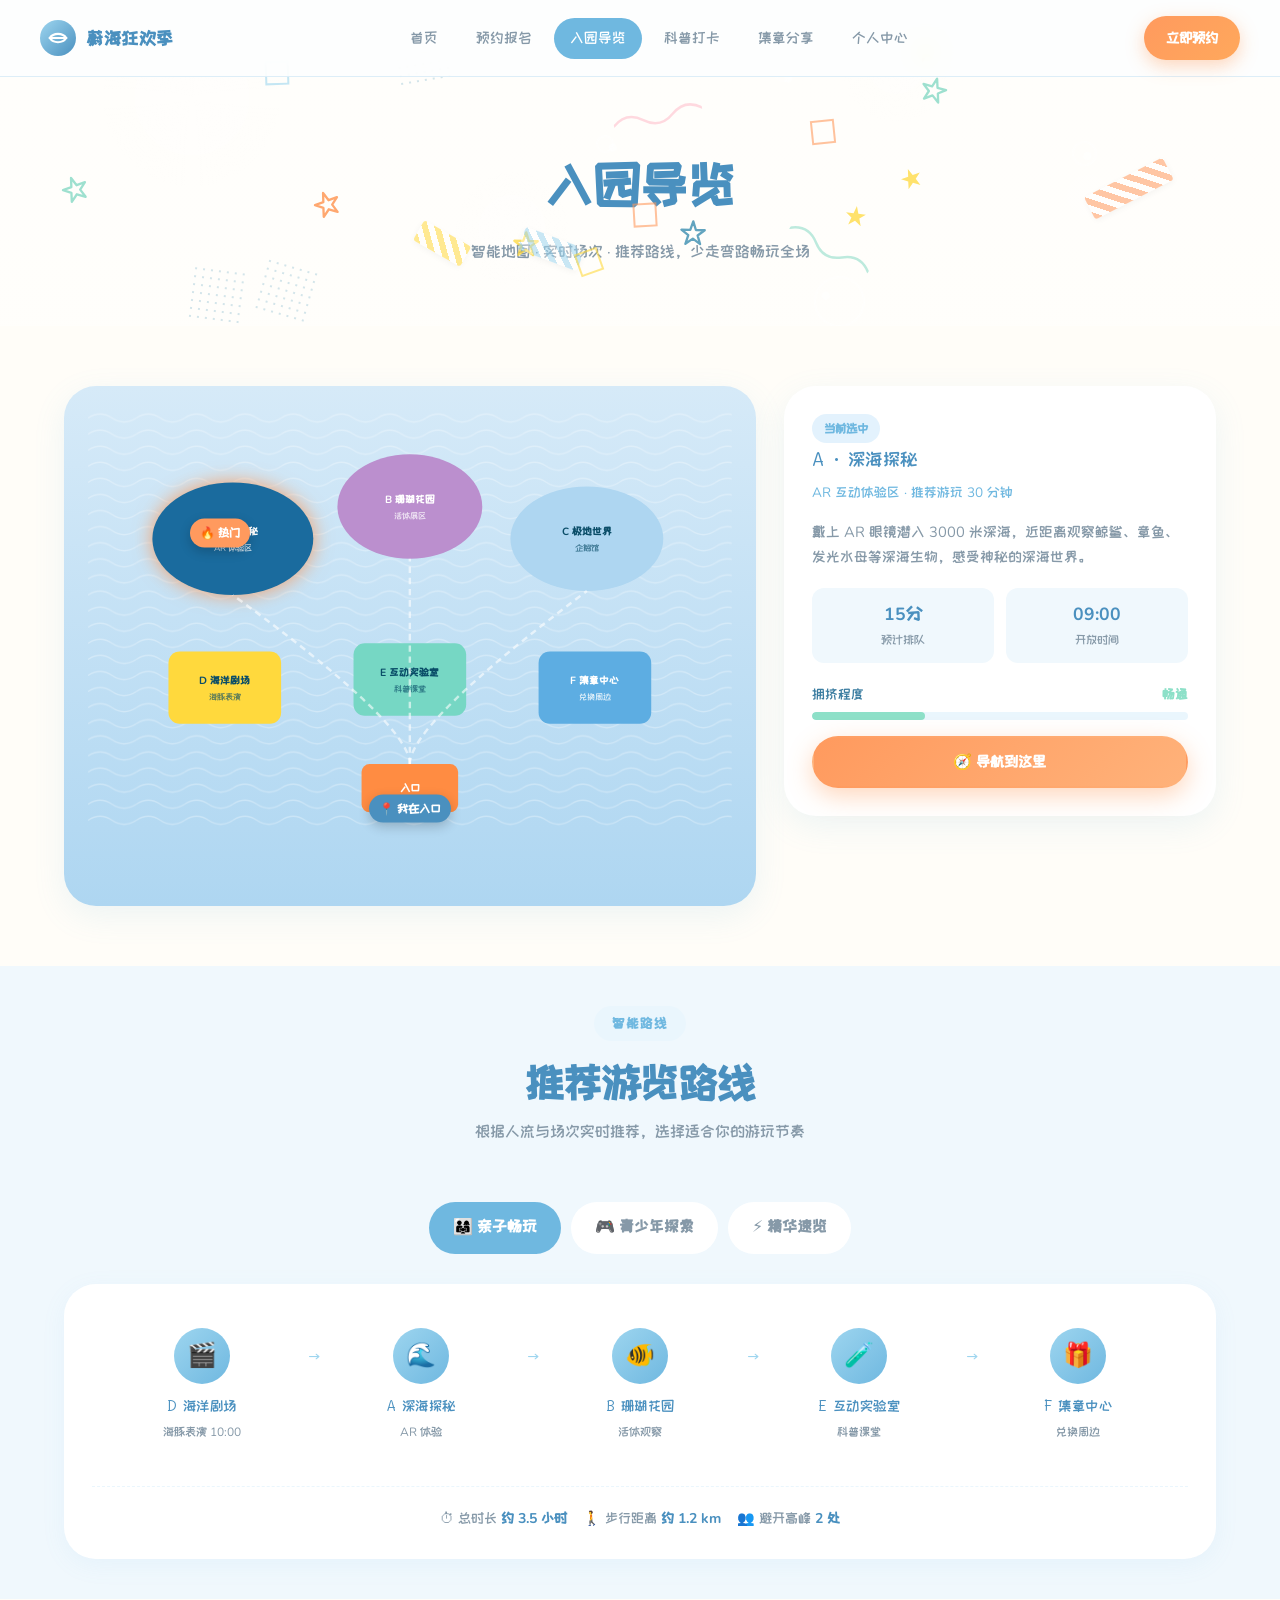
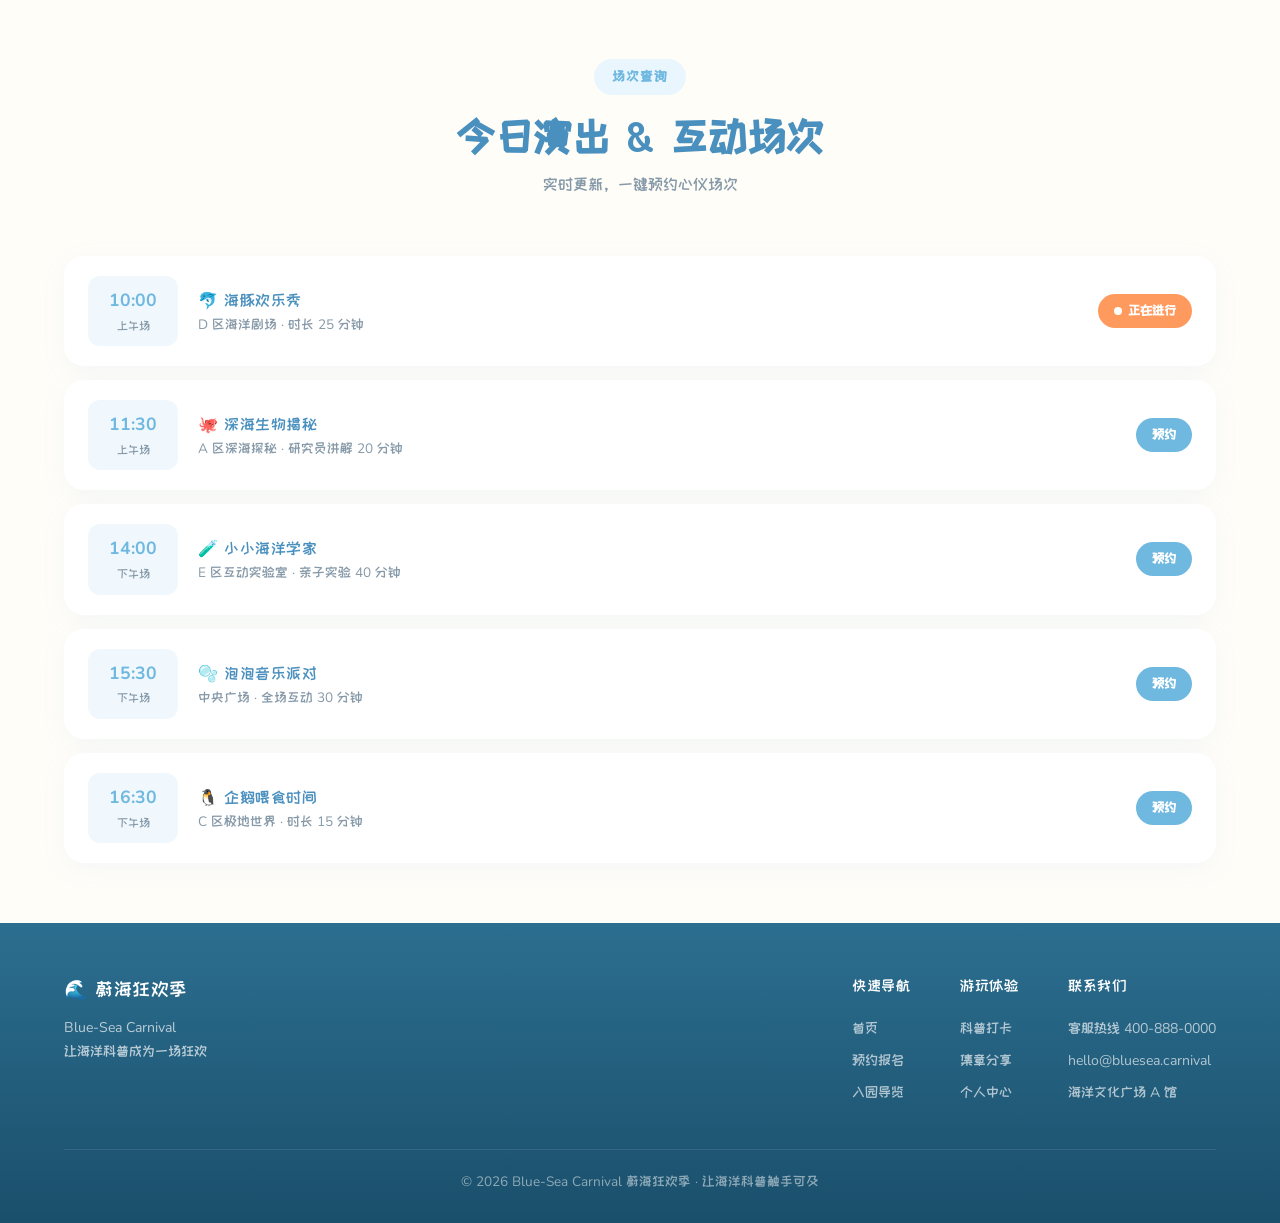
==== commit 83564ae9: "修复位置: 改 .ocean-bg 为水彩图 + 内联 .page-hero 改 transparent" ====
--- a/map.html
+++ b/map.html
@@ -4,10 +4,10 @@
   <meta charset="UTF-8">
   <meta name="viewport" content="width=device-width, initial-scale=1.0">
   <title>入园导览 | 蔚海狂欢季 Blue-Sea Carnival</title>
-  <link rel="stylesheet" href="css/style.css?v=20261031d">
+  <link rel="stylesheet" href="css/style.css?v=20261031e">
   <style>
     .page-hero {
-      background: linear-gradient(160deg, #E8F6FF, #B8E0F5);
+      background: transparent;
       padding: 140px 24px 60px; text-align: center; position: relative; overflow: hidden;
     }
     .page-hero h1 { font-size: clamp(2rem, 5vw, 3.2rem); color: var(--deep-sea); font-weight: 900; position: relative; }
--- a/css/style.css
+++ b/css/style.css
@@ -129,17 +129,13 @@
 /* ---------- 海洋波光背景纹理（明亮水彩晕染） ---------- */
 .ocean-bg {
   position: relative;
-  background: linear-gradient(150deg, #FFFDF8 0%, #F5FBFF 25%, #EAF6FD 50%, #F0F8FD 75%, #FFFDF8 100%);
+  background: url('images/banner-bg.jpg') center/cover no-repeat;
   overflow: hidden;
 }
 .ocean-bg::before {
   content: "";
   position: absolute; inset: 0;
-  background:
-    radial-gradient(ellipse at 15% 20%, rgba(255,203,164,0.35) 0%, transparent 35%),
-    radial-gradient(ellipse at 85% 25%, rgba(255,181,197,0.3) 0%, transparent 38%),
-    radial-gradient(ellipse at 75% 75%, rgba(141,224,200,0.28) 0%, transparent 40%),
-    radial-gradient(ellipse at 25% 80%, rgba(157,213,239,0.35) 0%, transparent 45%);
+  background: linear-gradient(180deg, rgba(255,255,255,0.5) 0%, rgba(255,255,255,0.4) 100%);
   pointer-events: none;
 }
 
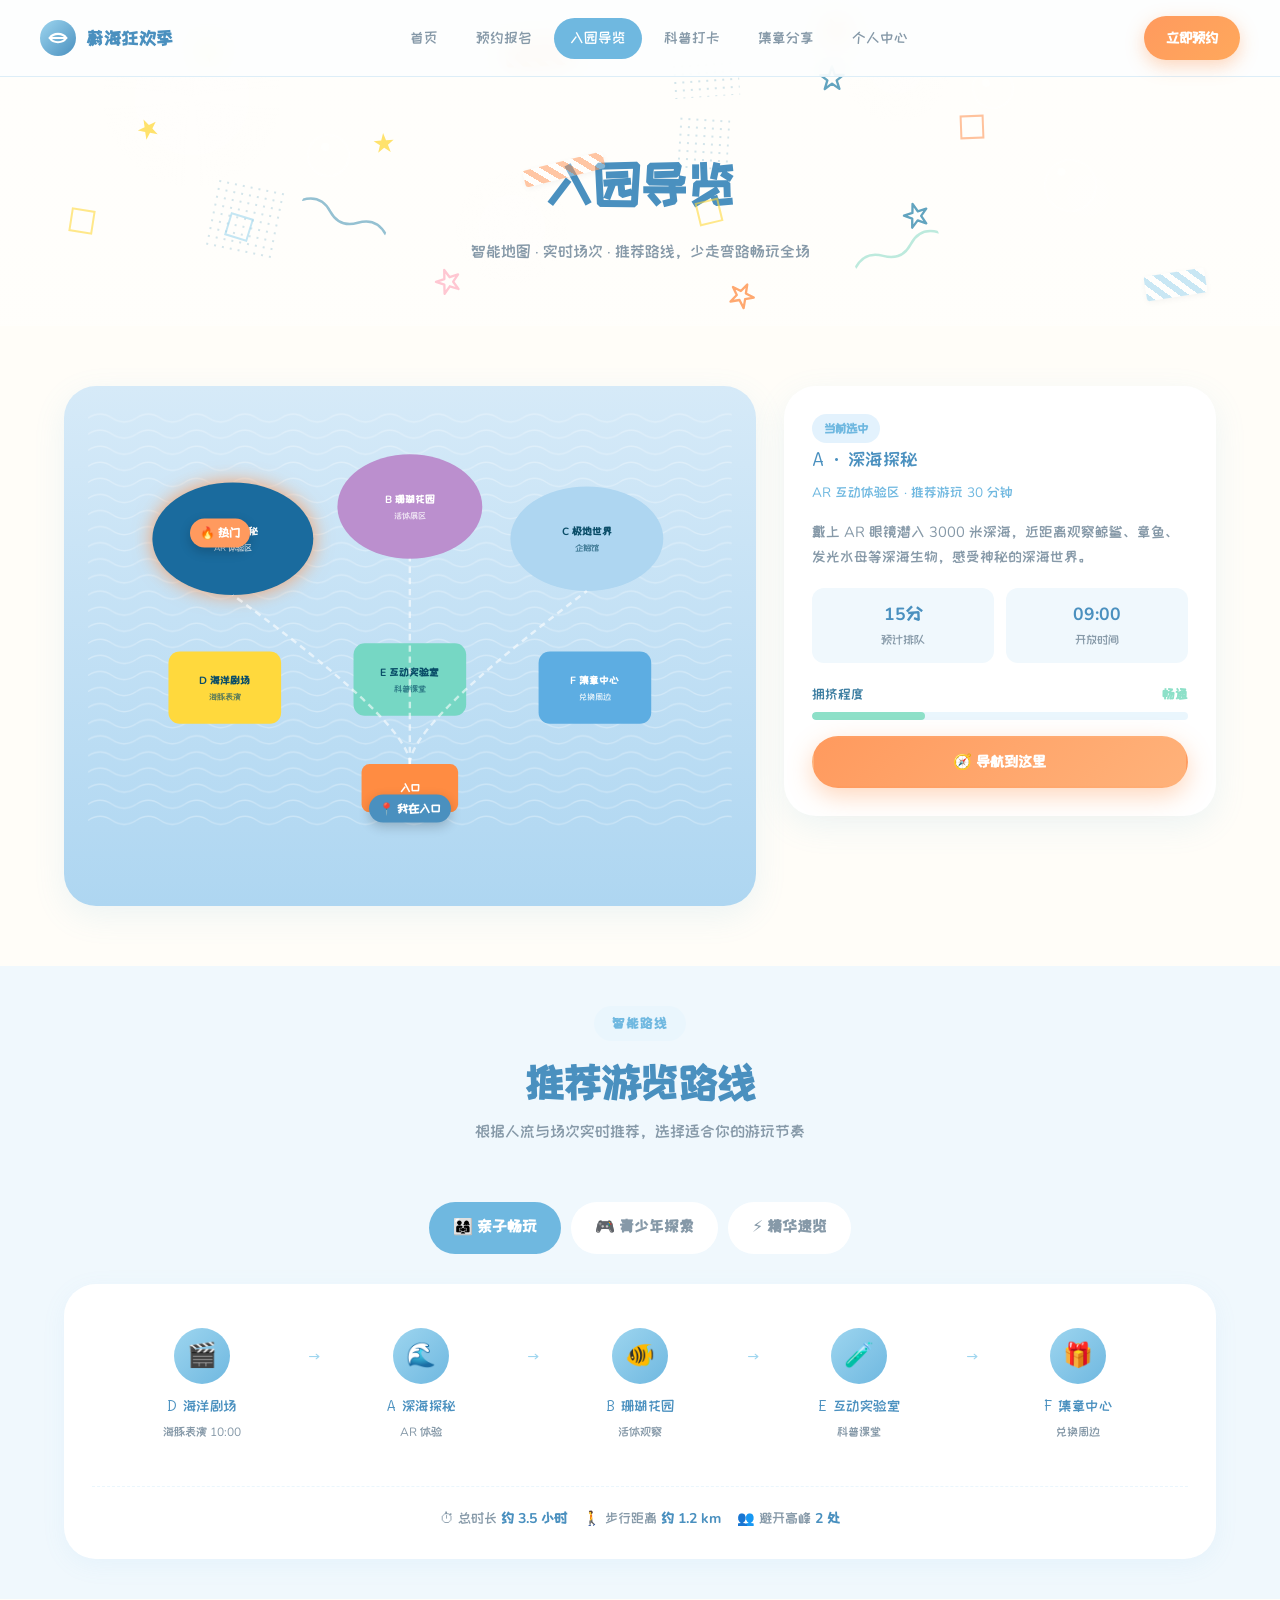
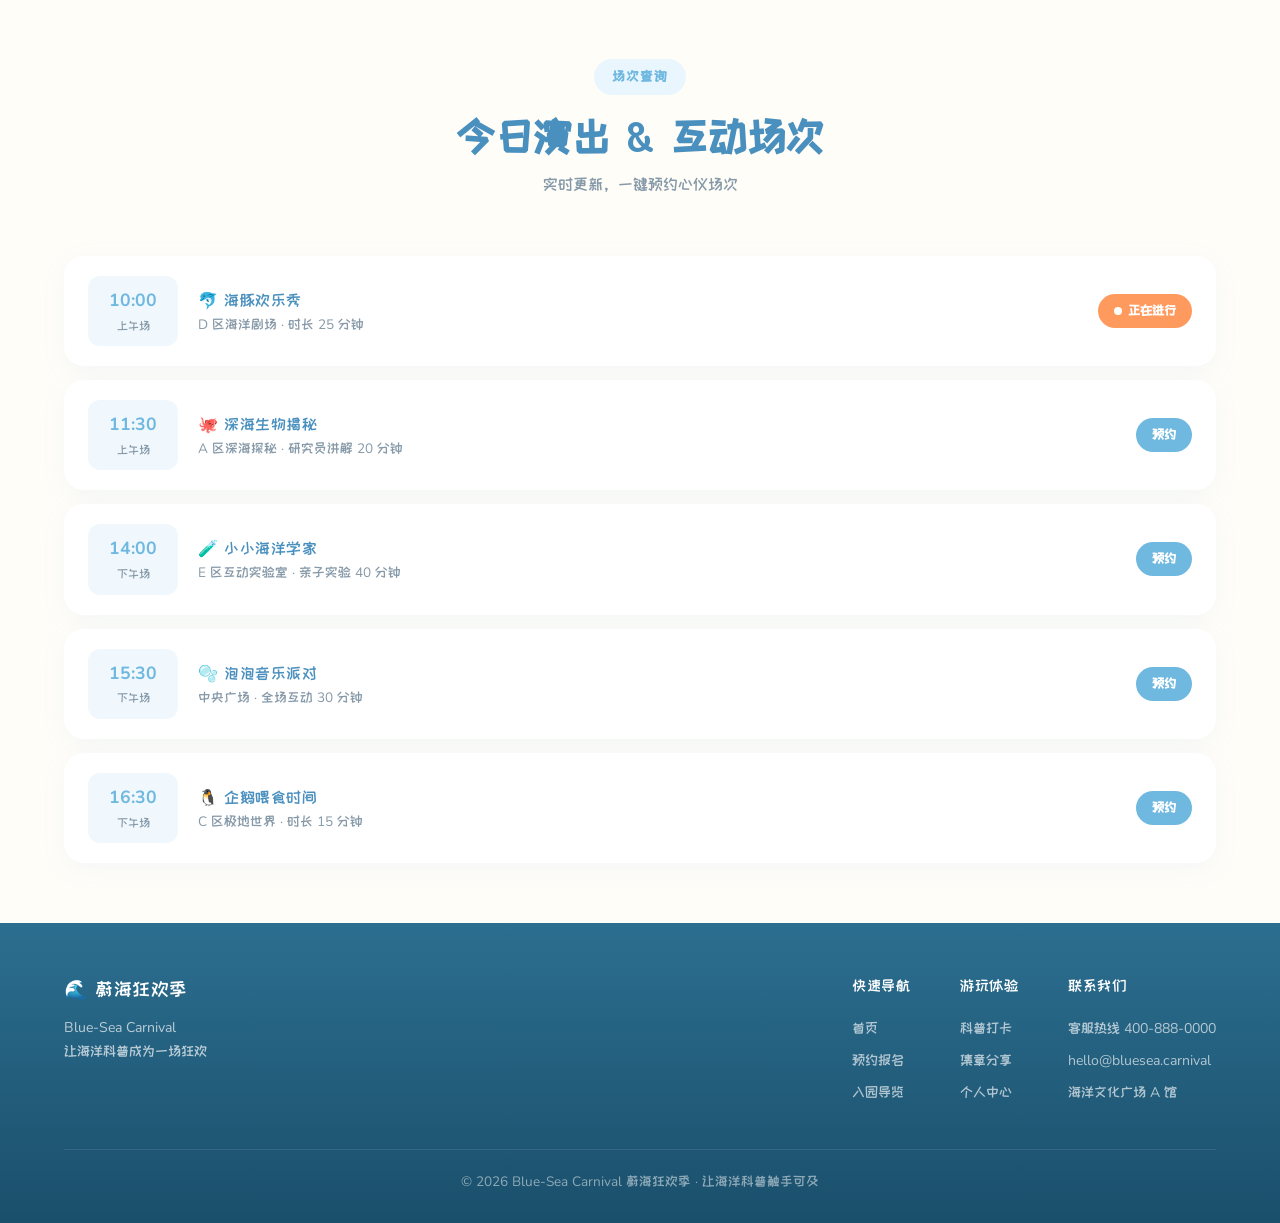
==== commit 8b765d86: "改 banner 背景为用户指定的蓝白拼贴水彩图" ====
--- a/map.html
+++ b/map.html
@@ -4,7 +4,7 @@
   <meta charset="UTF-8">
   <meta name="viewport" content="width=device-width, initial-scale=1.0">
   <title>入园导览 | 蔚海狂欢季 Blue-Sea Carnival</title>
-  <link rel="stylesheet" href="css/style.css?v=20261031e">
+  <link rel="stylesheet" href="css/style.css?v=20261031f">
   <style>
     .page-hero {
       background: transparent;
--- a/css/style.css
+++ b/css/style.css
@@ -129,7 +129,7 @@
 /* ---------- 海洋波光背景纹理（明亮水彩晕染） ---------- */
 .ocean-bg {
   position: relative;
-  background: url('images/banner-bg.jpg') center/cover no-repeat;
+  background: url('images/sub-banner-bg.jpg') center/cover no-repeat;
   overflow: hidden;
 }
 .ocean-bg::before {
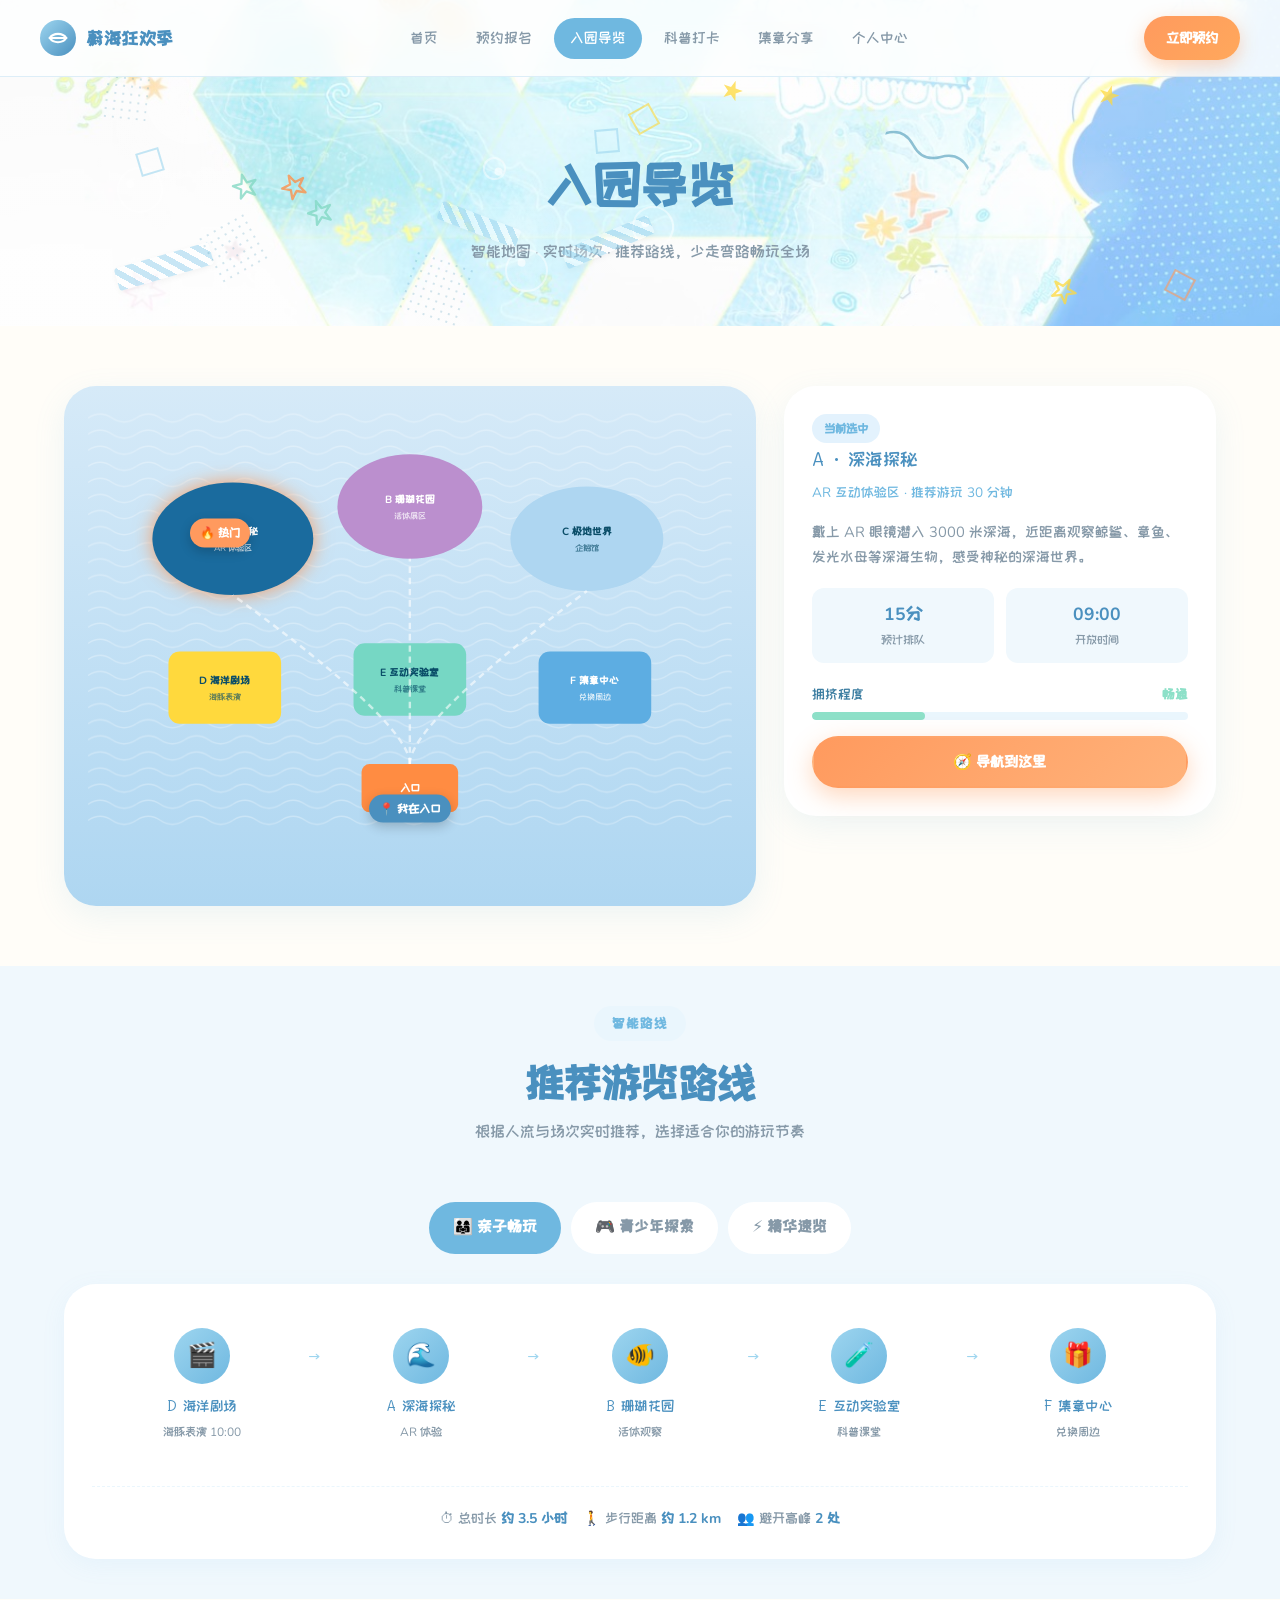
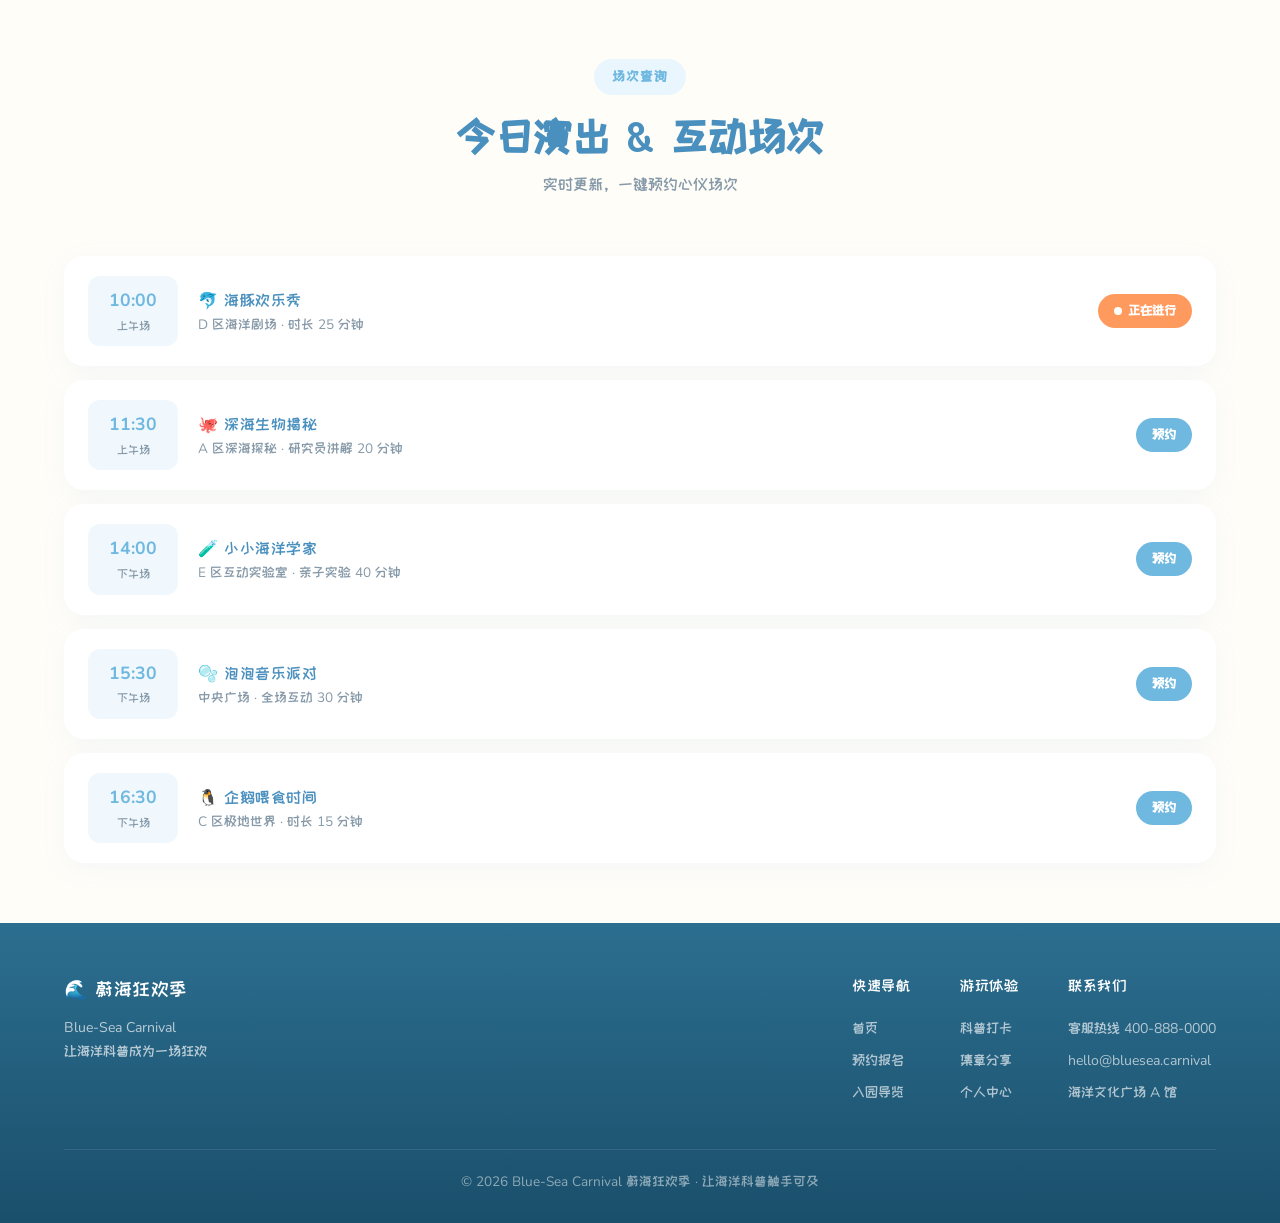
==== commit c7bfe559: "修复CSS优先级: 删除 .page-hero background:transparent 覆盖 ocean-bg 背景图" ====
--- a/map.html
+++ b/map.html
@@ -4,10 +4,9 @@
   <meta charset="UTF-8">
   <meta name="viewport" content="width=device-width, initial-scale=1.0">
   <title>入园导览 | 蔚海狂欢季 Blue-Sea Carnival</title>
-  <link rel="stylesheet" href="css/style.css?v=20261031f">
+  <link rel="stylesheet" href="css/style.css?v=20261031g">
   <style>
     .page-hero {
-      background: transparent;
       padding: 140px 24px 60px; text-align: center; position: relative; overflow: hidden;
     }
     .page-hero h1 { font-size: clamp(2rem, 5vw, 3.2rem); color: var(--deep-sea); font-weight: 900; position: relative; }
--- a/css/style.css
+++ b/css/style.css
@@ -129,7 +129,7 @@
 /* ---------- 海洋波光背景纹理（明亮水彩晕染） ---------- */
 .ocean-bg {
   position: relative;
-  background: url('images/sub-banner-bg.jpg') center/cover no-repeat;
+  background: url('../images/sub-banner-bg.jpg') center/cover no-repeat;
   overflow: hidden;
 }
 .ocean-bg::before {
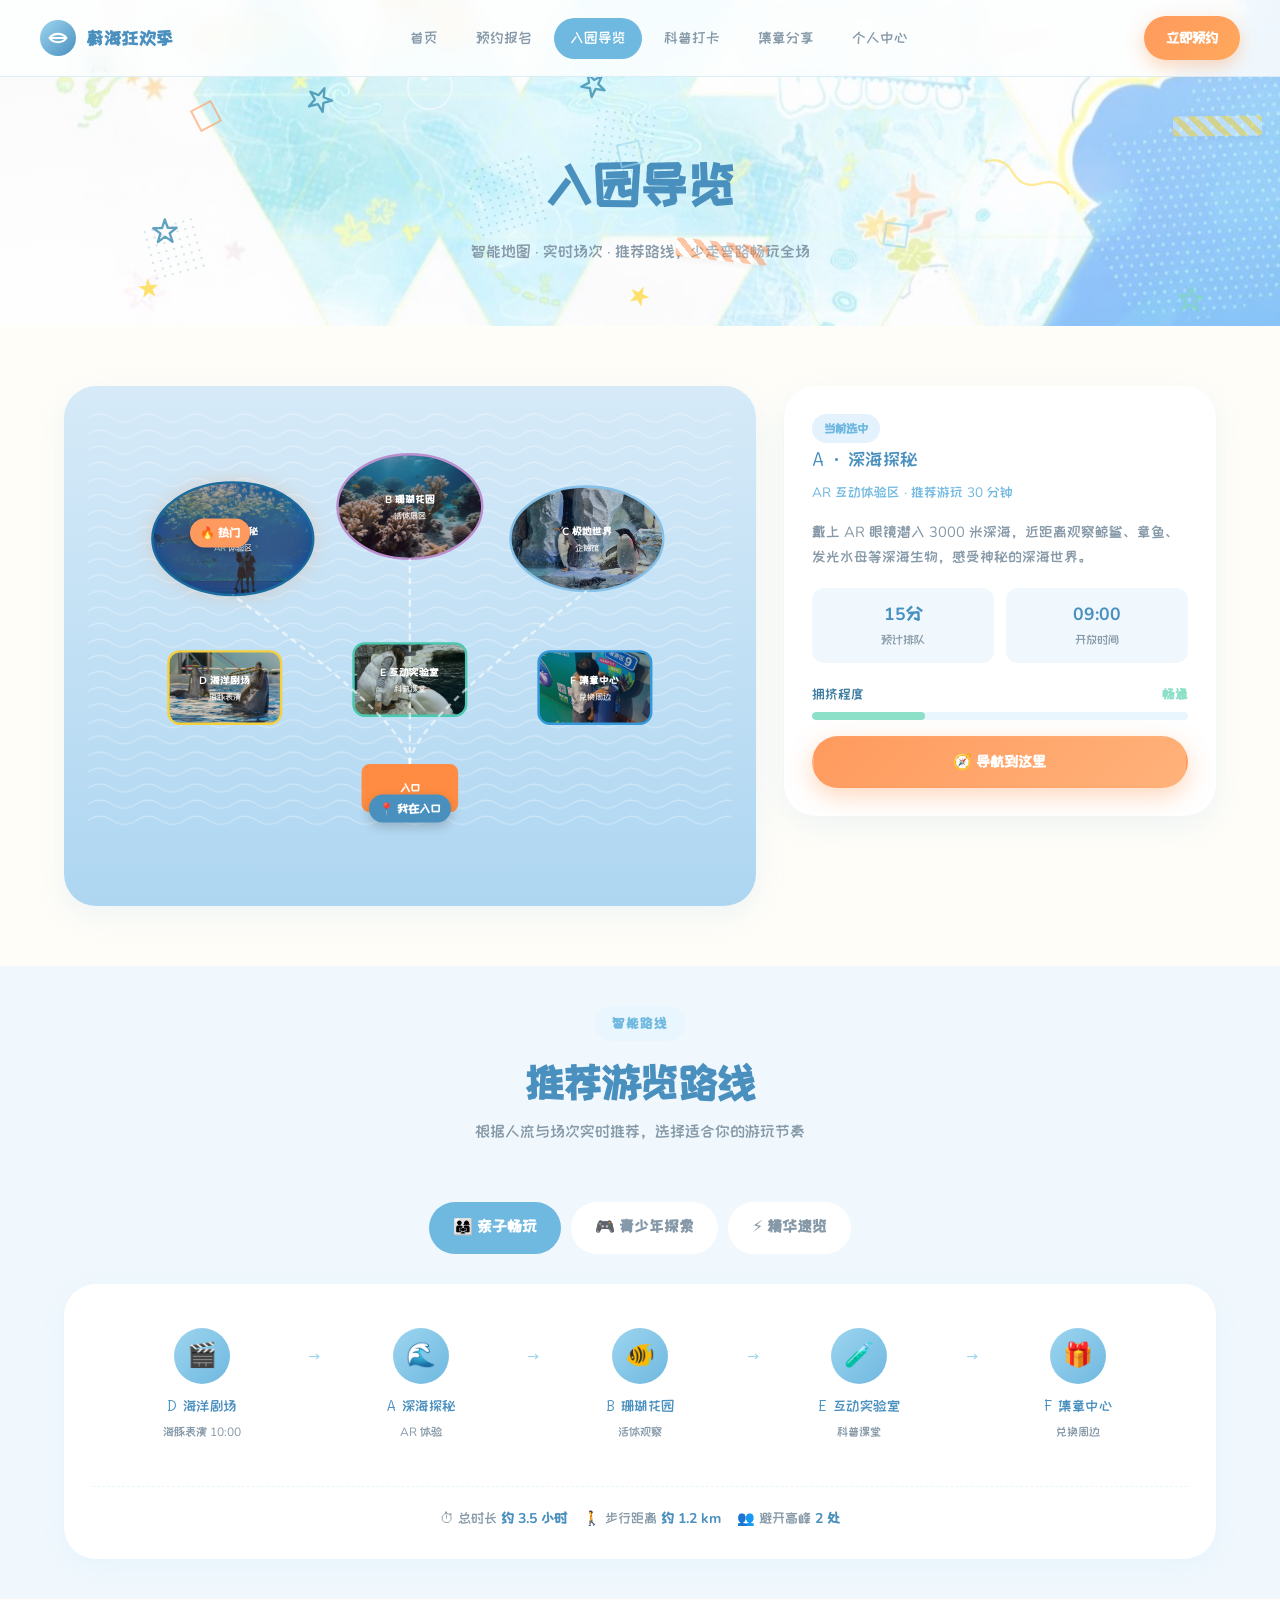
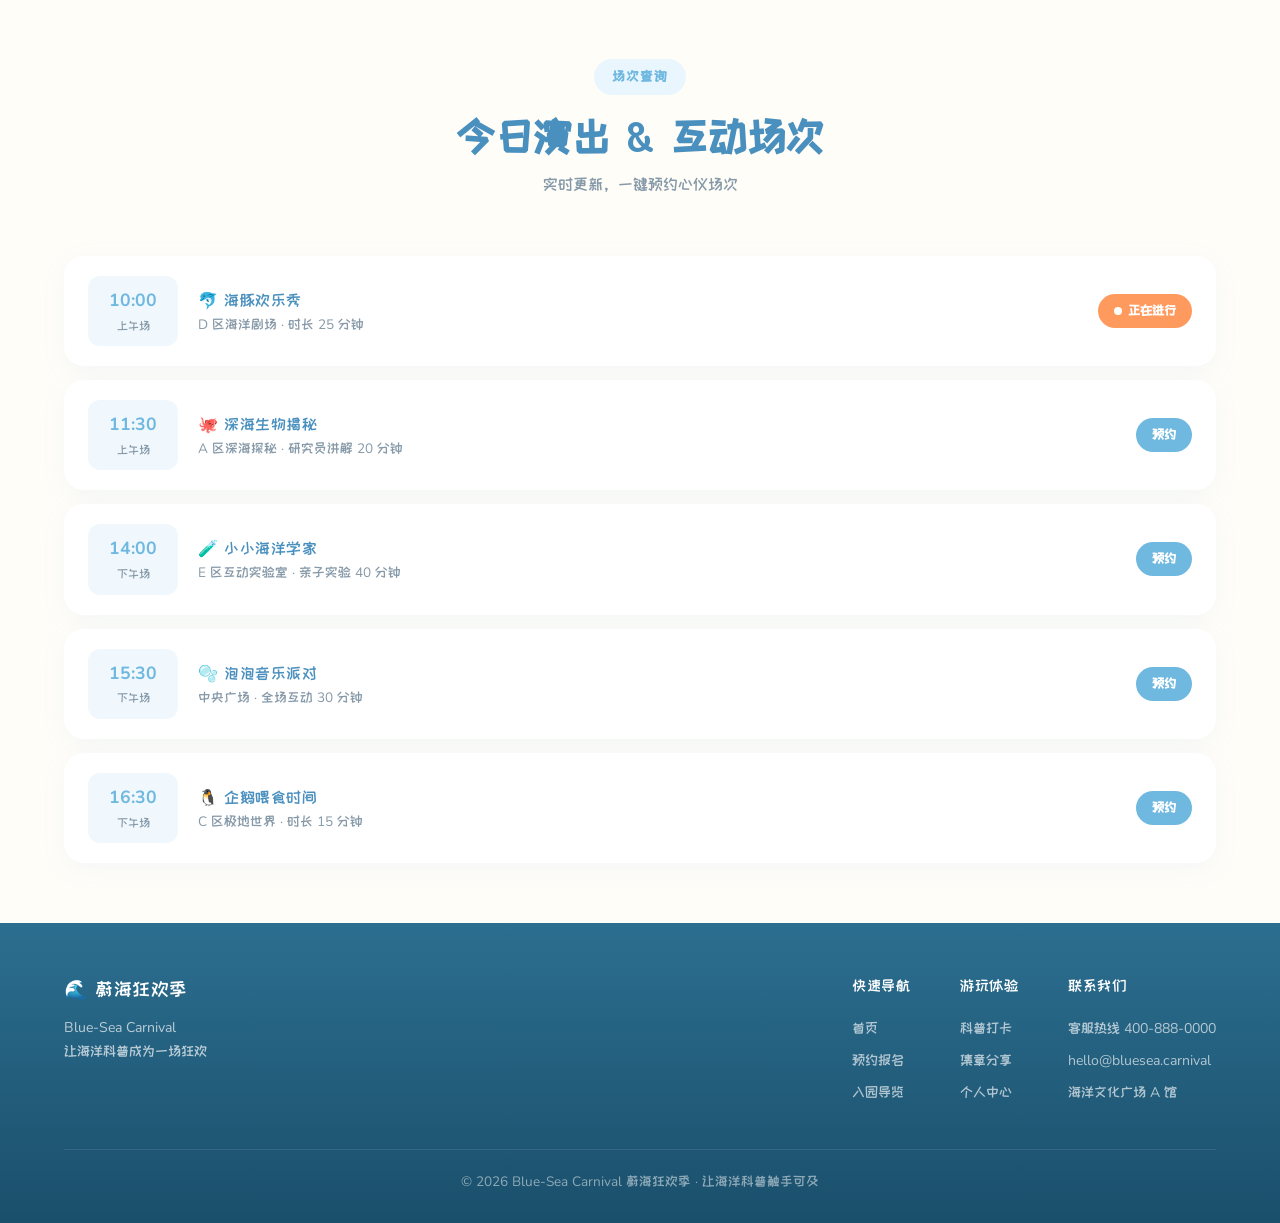
==== commit f4c8ca8e: "保存: 恢复原始首页 + map.html 6展区换用户实拍图" ====
--- a/map.html
+++ b/map.html
@@ -153,33 +153,51 @@
               <pattern id="waves" width="60" height="20" patternUnits="userSpaceOnUse">
                 <path d="M0 10 Q 15 0 30 10 T 60 10" fill="none" stroke="rgba(255,255,255,0.3)" stroke-width="1.5"/>
               </pattern>
+              <clipPath id="clip-a"><ellipse cx="180" cy="160" rx="100" ry="70"/></clipPath>
+              <clipPath id="clip-b"><ellipse cx="400" cy="120" rx="90" ry="65"/></clipPath>
+              <clipPath id="clip-c"><ellipse cx="620" cy="160" rx="95" ry="65"/></clipPath>
+              <clipPath id="clip-d"><rect x="100" y="300" width="140" height="90" rx="14"/></clipPath>
+              <clipPath id="clip-e"><rect x="330" y="290" width="140" height="90" rx="14"/></clipPath>
+              <clipPath id="clip-f"><rect x="560" y="300" width="140" height="90" rx="14"/></clipPath>
             </defs>
             <rect width="800" height="520" fill="url(#waves)"/>
             <!-- 入口 -->
             <rect x="340" y="440" width="120" height="60" rx="10" fill="#FF8C42" class="map-zone" data-zone="entrance"/>
             <text x="400" y="475" text-anchor="middle" fill="#fff" font-size="14" font-weight="700">入口</text>
             <!-- 展区 A 深海探秘 -->
-            <ellipse cx="180" cy="160" rx="100" ry="70" fill="#1A6B9E" class="map-zone active" data-zone="a"/>
+            <image href="images/aquarium1.jpg" x="80" y="90" width="200" height="140" clip-path="url(#clip-a)" preserveAspectRatio="xMidYMid slice" pointer-events="none"/>
+            <ellipse cx="180" cy="160" rx="100" ry="70" fill="rgba(10,30,50,0.35)" class="map-zone active" data-zone="a"/>
+            <ellipse cx="180" cy="160" rx="100" ry="70" fill="none" stroke="#1A6B9E" stroke-width="3"/>
             <text x="180" y="155" text-anchor="middle" fill="#fff" font-size="13" font-weight="700">A 深海探秘</text>
-            <text x="180" y="175" text-anchor="middle" fill="rgba(255,255,255,0.8)" font-size="11">AR 体验区</text>
+            <text x="180" y="175" text-anchor="middle" fill="rgba(255,255,255,0.85)" font-size="11">AR 体验区</text>
             <!-- 展区 B 珊瑚花园 -->
-            <ellipse cx="400" cy="120" rx="90" ry="65" fill="#BB8FCE" class="map-zone" data-zone="b"/>
+            <image href="images/aquarium2.jpg" x="310" y="55" width="180" height="130" clip-path="url(#clip-b)" preserveAspectRatio="xMidYMid slice" pointer-events="none"/>
+            <ellipse cx="400" cy="120" rx="90" ry="65" fill="rgba(50,20,60,0.3)" class="map-zone" data-zone="b"/>
+            <ellipse cx="400" cy="120" rx="90" ry="65" fill="none" stroke="#BB8FCE" stroke-width="3"/>
             <text x="400" y="115" text-anchor="middle" fill="#fff" font-size="13" font-weight="700">B 珊瑚花园</text>
-            <text x="400" y="135" text-anchor="middle" fill="rgba(255,255,255,0.8)" font-size="11">活体展区</text>
+            <text x="400" y="135" text-anchor="middle" fill="rgba(255,255,255,0.85)" font-size="11">活体展区</text>
             <!-- 展区 C 极地世界 -->
-            <ellipse cx="620" cy="160" rx="95" ry="65" fill="#AED6F1" class="map-zone" data-zone="c"/>
-            <text x="620" y="155" text-anchor="middle" fill="#0A4D68" font-size="13" font-weight="700">C 极地世界</text>
-            <text x="620" y="175" text-anchor="middle" fill="rgba(10,77,104,0.7)" font-size="11">企鹅馆</text>
+            <image href="images/aquarium3.jpg" x="525" y="95" width="190" height="130" clip-path="url(#clip-c)" preserveAspectRatio="xMidYMid slice" pointer-events="none"/>
+            <ellipse cx="620" cy="160" rx="95" ry="65" fill="rgba(20,50,80,0.3)" class="map-zone" data-zone="c"/>
+            <ellipse cx="620" cy="160" rx="95" ry="65" fill="none" stroke="#85C1E9" stroke-width="3"/>
+            <text x="620" y="155" text-anchor="middle" fill="#fff" font-size="13" font-weight="700">C 极地世界</text>
+            <text x="620" y="175" text-anchor="middle" fill="rgba(255,255,255,0.85)" font-size="11">企鹅馆</text>
             <!-- 展区 D 海洋剧场 -->
-            <rect x="100" y="300" width="140" height="90" rx="14" fill="#FFD93D" class="map-zone" data-zone="d"/>
-            <text x="170" y="340" text-anchor="middle" fill="#0A4D68" font-size="13" font-weight="700">D 海洋剧场</text>
-            <text x="170" y="360" text-anchor="middle" fill="rgba(10,77,104,0.7)" font-size="11">海豚表演</text>
+            <image href="images/aquarium4.jpg" x="100" y="300" width="140" height="90" clip-path="url(#clip-d)" preserveAspectRatio="xMidYMid slice" pointer-events="none"/>
+            <rect x="100" y="300" width="140" height="90" rx="14" fill="rgba(80,60,10,0.25)" class="map-zone" data-zone="d"/>
+            <rect x="100" y="300" width="140" height="90" rx="14" fill="none" stroke="#F4D03F" stroke-width="3"/>
+            <text x="170" y="340" text-anchor="middle" fill="#fff" font-size="13" font-weight="700">D 海洋剧场</text>
+            <text x="170" y="360" text-anchor="middle" fill="rgba(255,255,255,0.85)" font-size="11">海豚表演</text>
             <!-- 展区 E 互动实验室 -->
-            <rect x="330" y="290" width="140" height="90" rx="14" fill="#76D7C4" class="map-zone" data-zone="e"/>
-            <text x="400" y="330" text-anchor="middle" fill="#0A4D68" font-size="13" font-weight="700">E 互动实验室</text>
-            <text x="400" y="350" text-anchor="middle" fill="rgba(10,77,104,0.7)" font-size="11">科普课堂</text>
+            <image href="images/aquarium5.jpg" x="330" y="290" width="140" height="90" clip-path="url(#clip-e)" preserveAspectRatio="xMidYMid slice" pointer-events="none"/>
+            <rect x="330" y="290" width="140" height="90" rx="14" fill="rgba(15,60,50,0.25)" class="map-zone" data-zone="e"/>
+            <rect x="330" y="290" width="140" height="90" rx="14" fill="none" stroke="#48C9B0" stroke-width="3"/>
+            <text x="400" y="330" text-anchor="middle" fill="#fff" font-size="13" font-weight="700">E 互动实验室</text>
+            <text x="400" y="350" text-anchor="middle" fill="rgba(255,255,255,0.85)" font-size="11">科普课堂</text>
             <!-- 展区 F 集章中心 -->
-            <rect x="560" y="300" width="140" height="90" rx="14" fill="#5DADE2" class="map-zone" data-zone="f"/>
+            <image href="images/aquarium6.jpg" x="560" y="300" width="140" height="90" clip-path="url(#clip-f)" preserveAspectRatio="xMidYMid slice" pointer-events="none"/>
+            <rect x="560" y="300" width="140" height="90" rx="14" fill="rgba(15,45,75,0.25)" class="map-zone" data-zone="f"/>
+            <rect x="560" y="300" width="140" height="90" rx="14" fill="none" stroke="#3498DB" stroke-width="3"/>
             <text x="630" y="340" text-anchor="middle" fill="#fff" font-size="13" font-weight="700">F 集章中心</text>
             <text x="630" y="360" text-anchor="middle" fill="rgba(255,255,255,0.85)" font-size="11">兑换周边</text>
             <!-- 路径连线 -->
